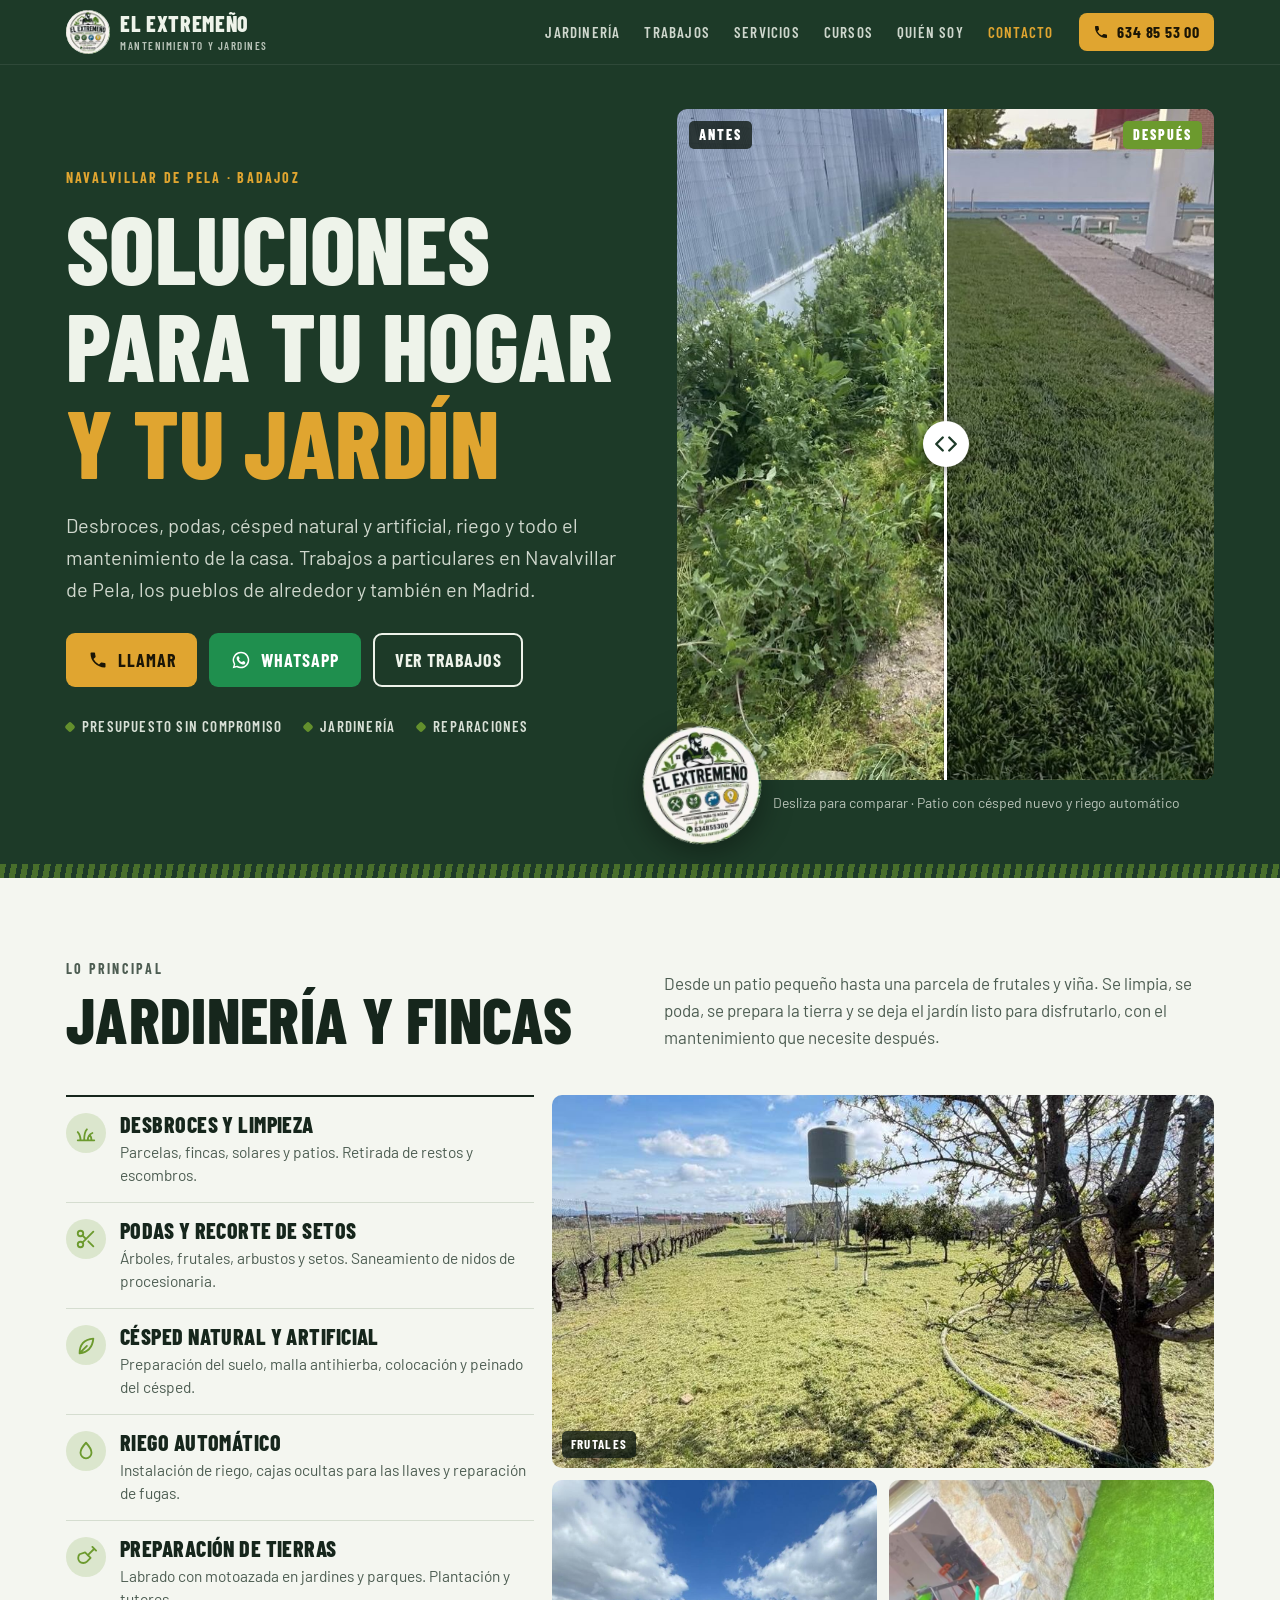
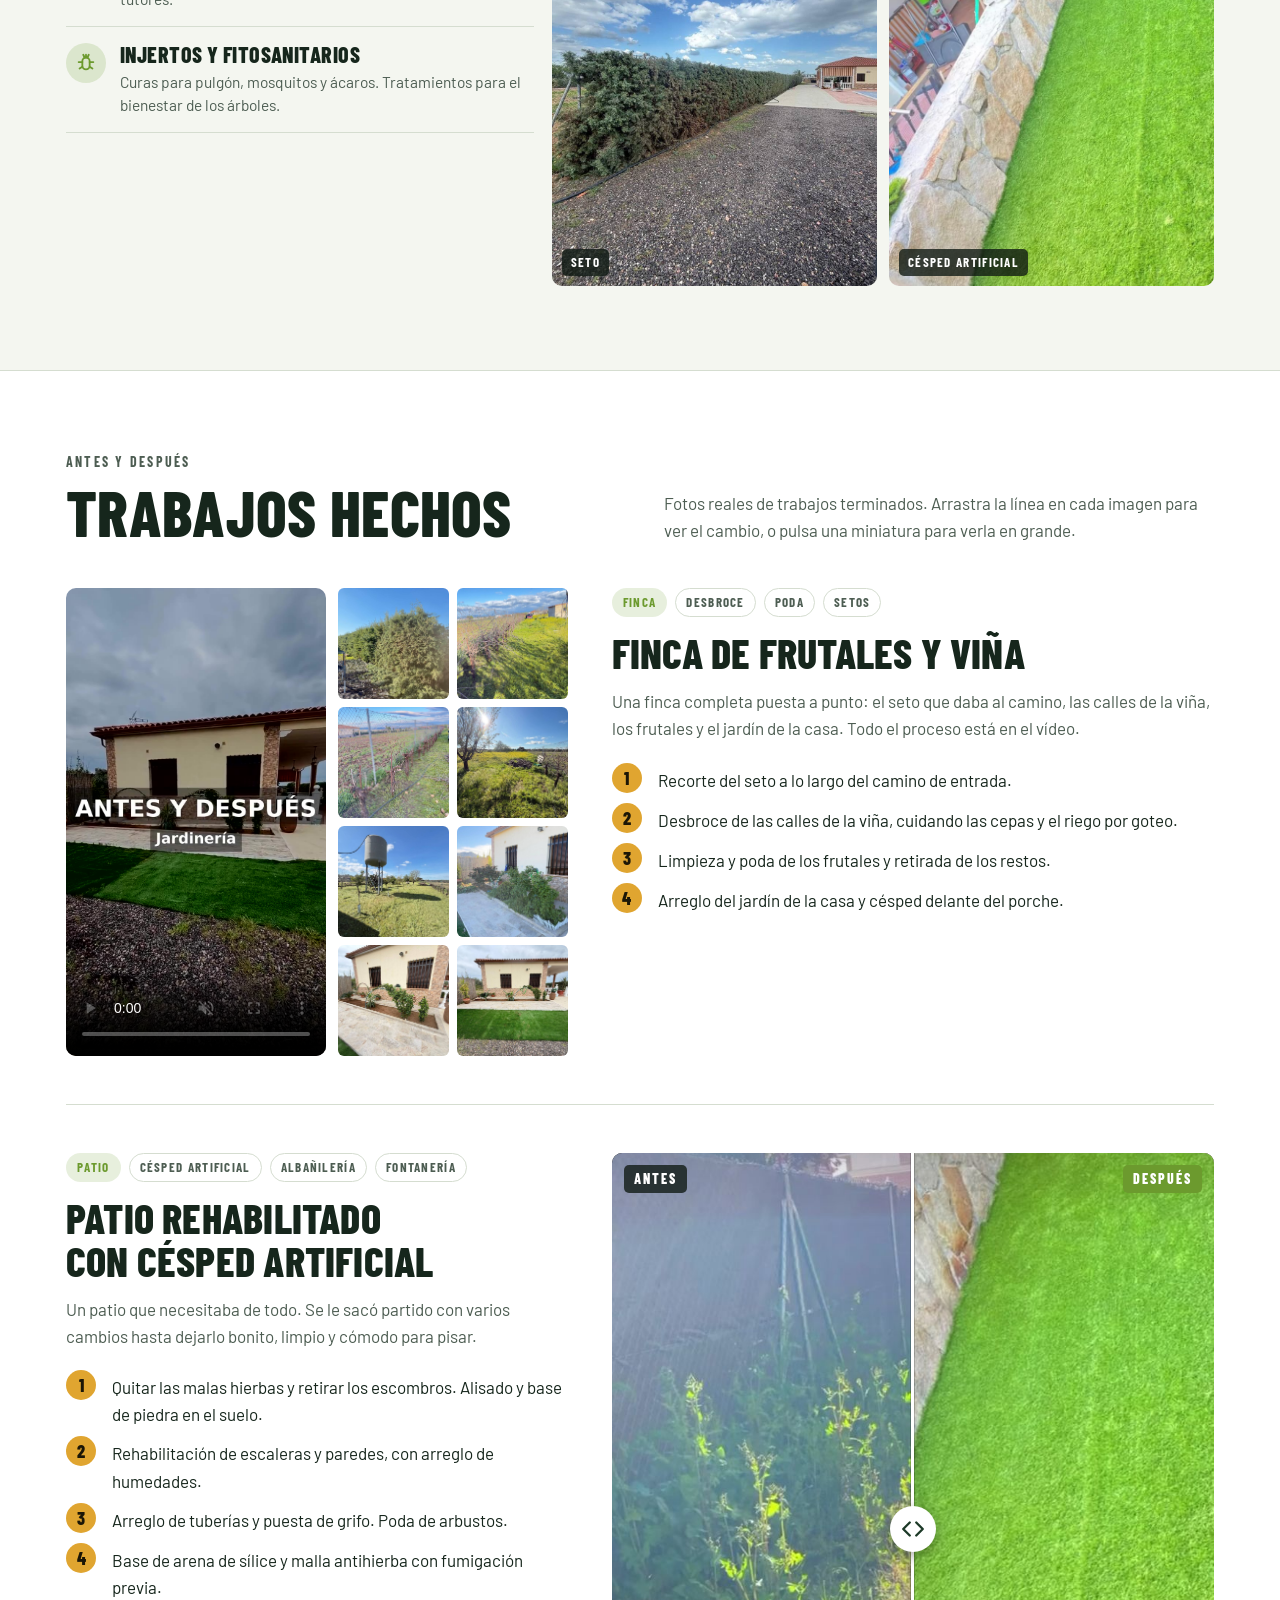
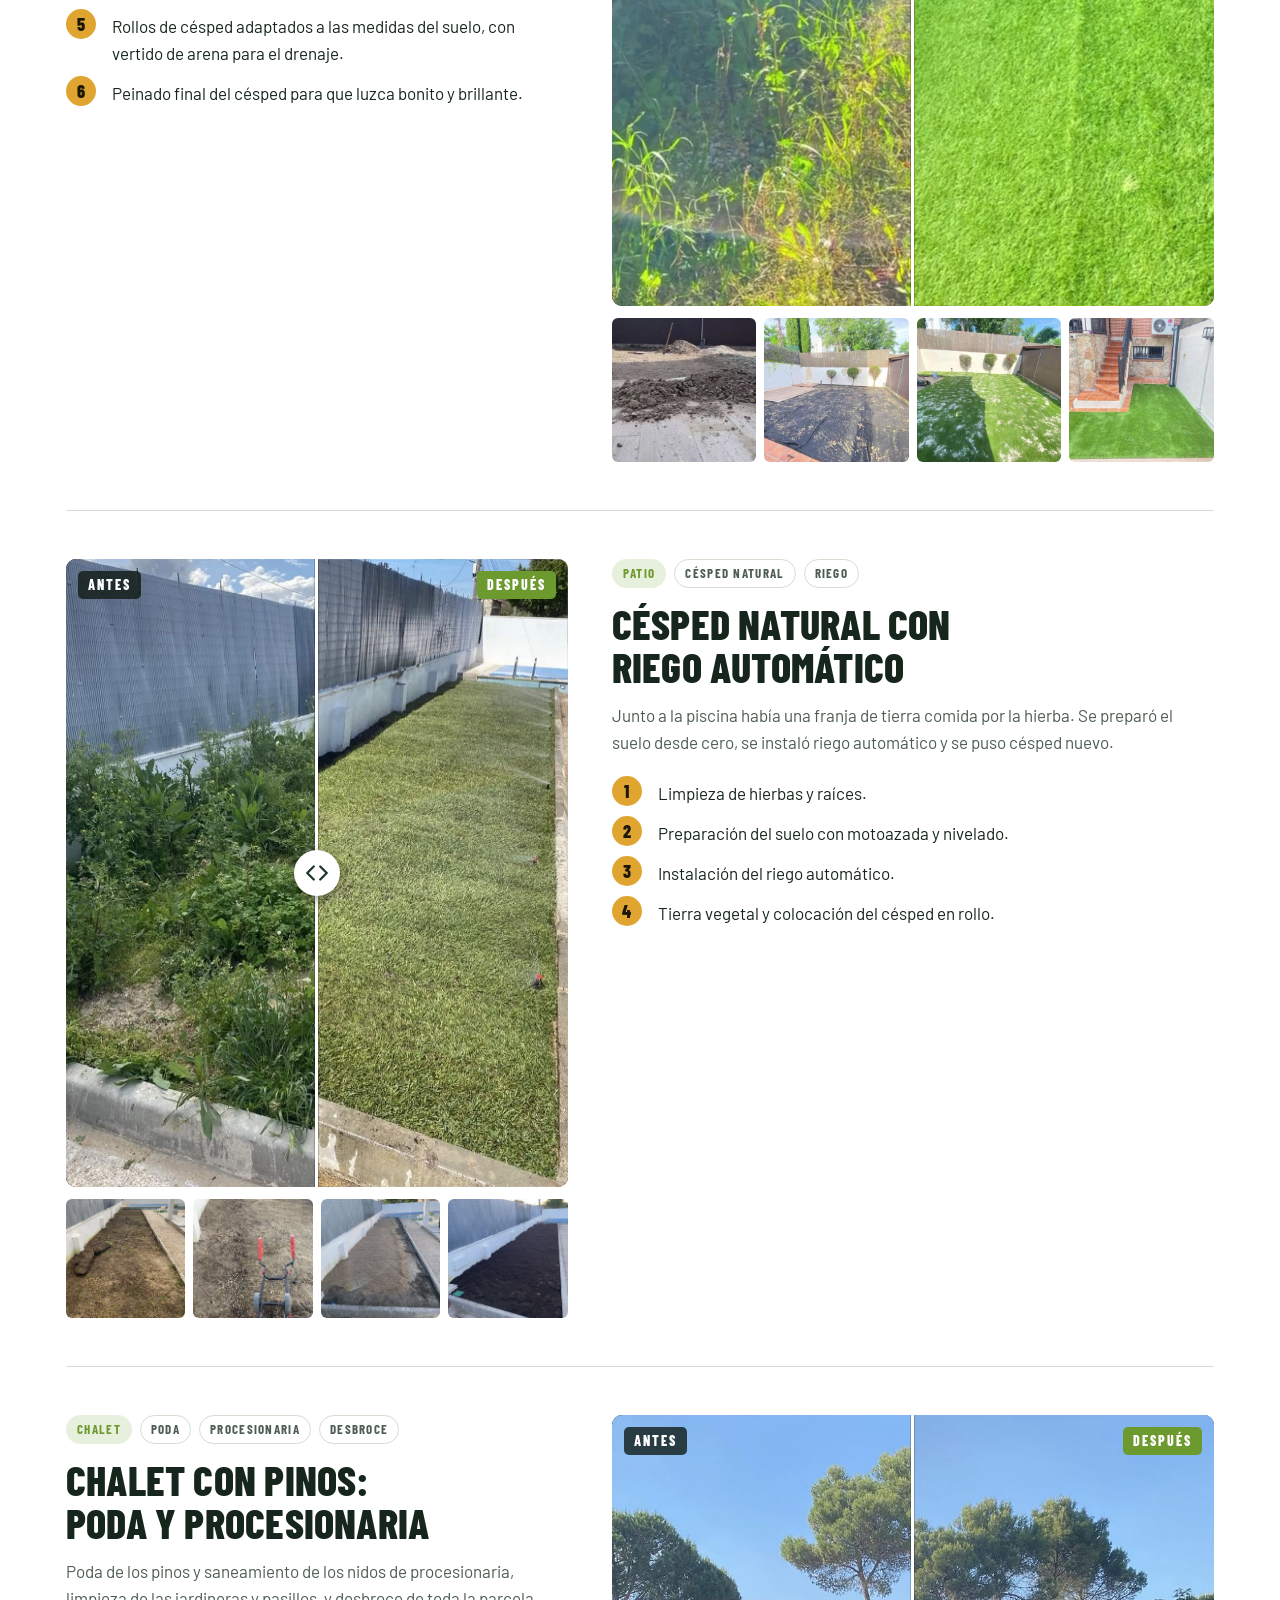
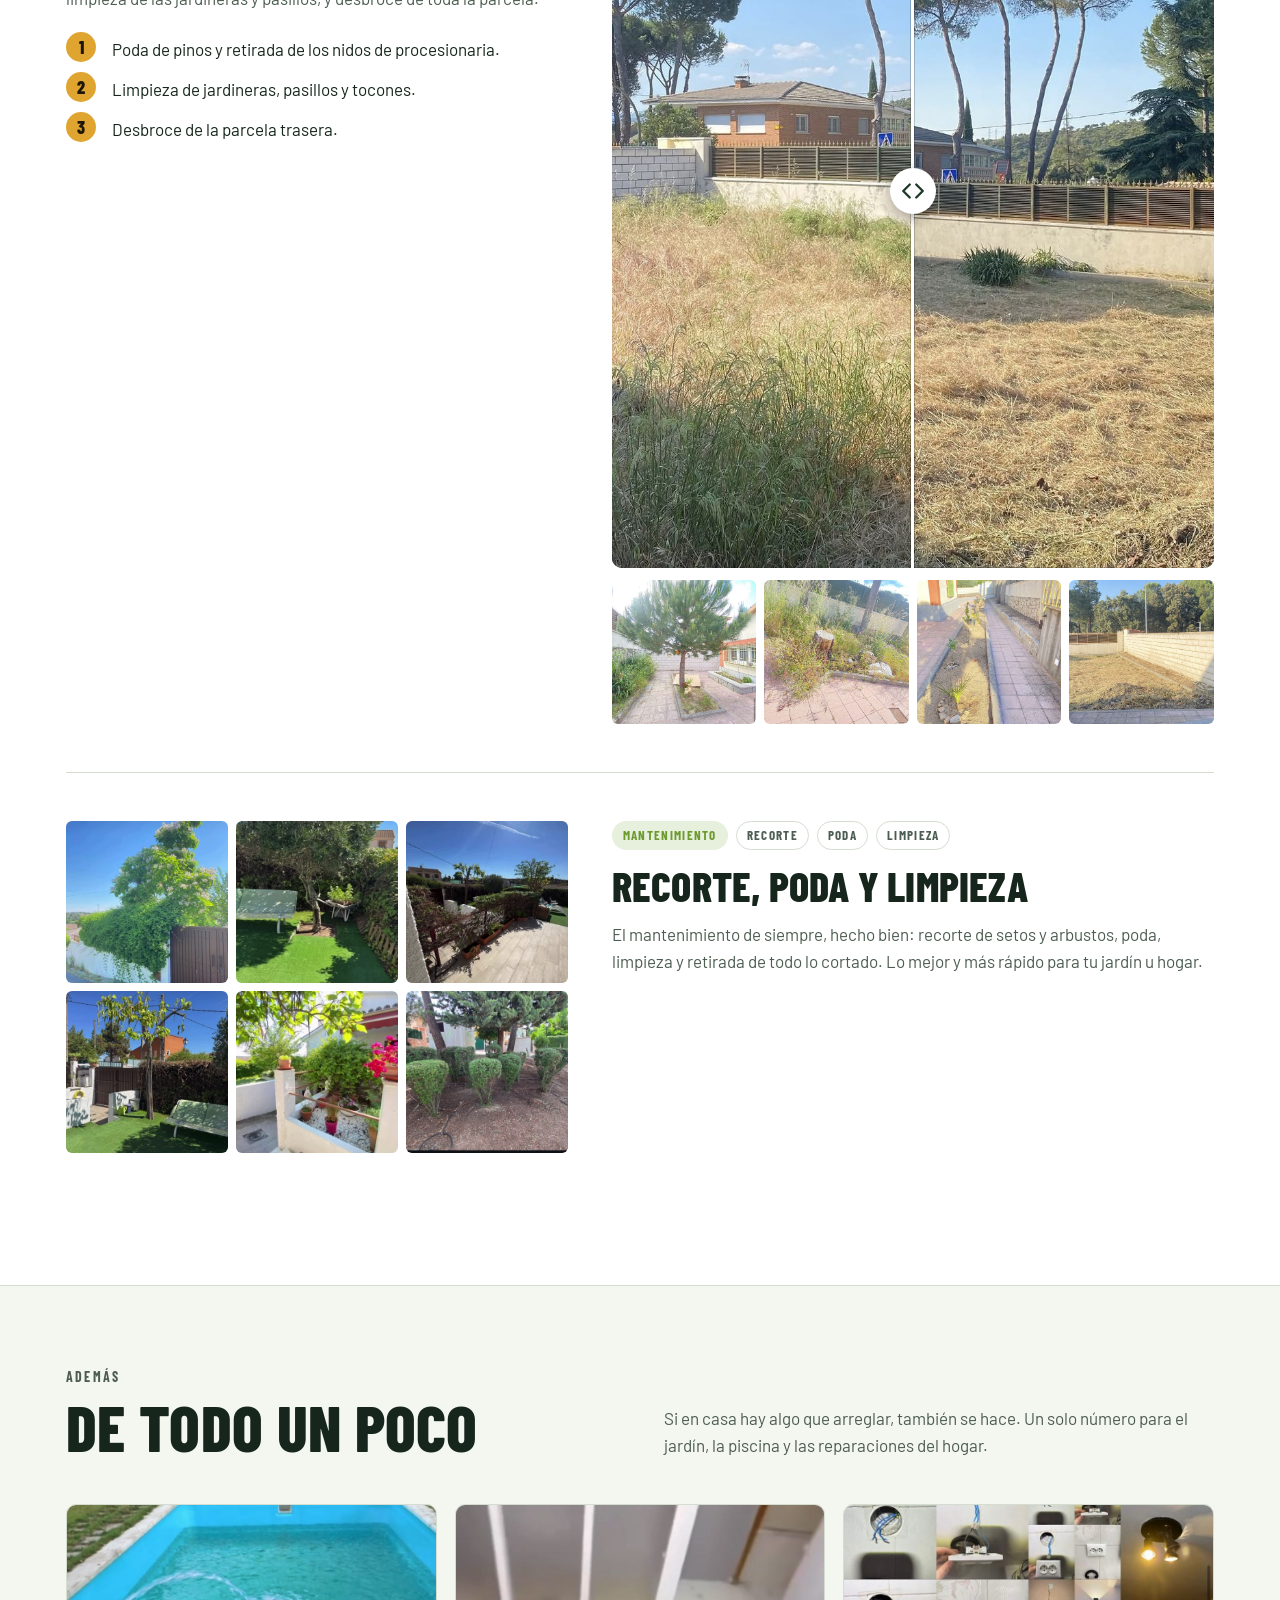
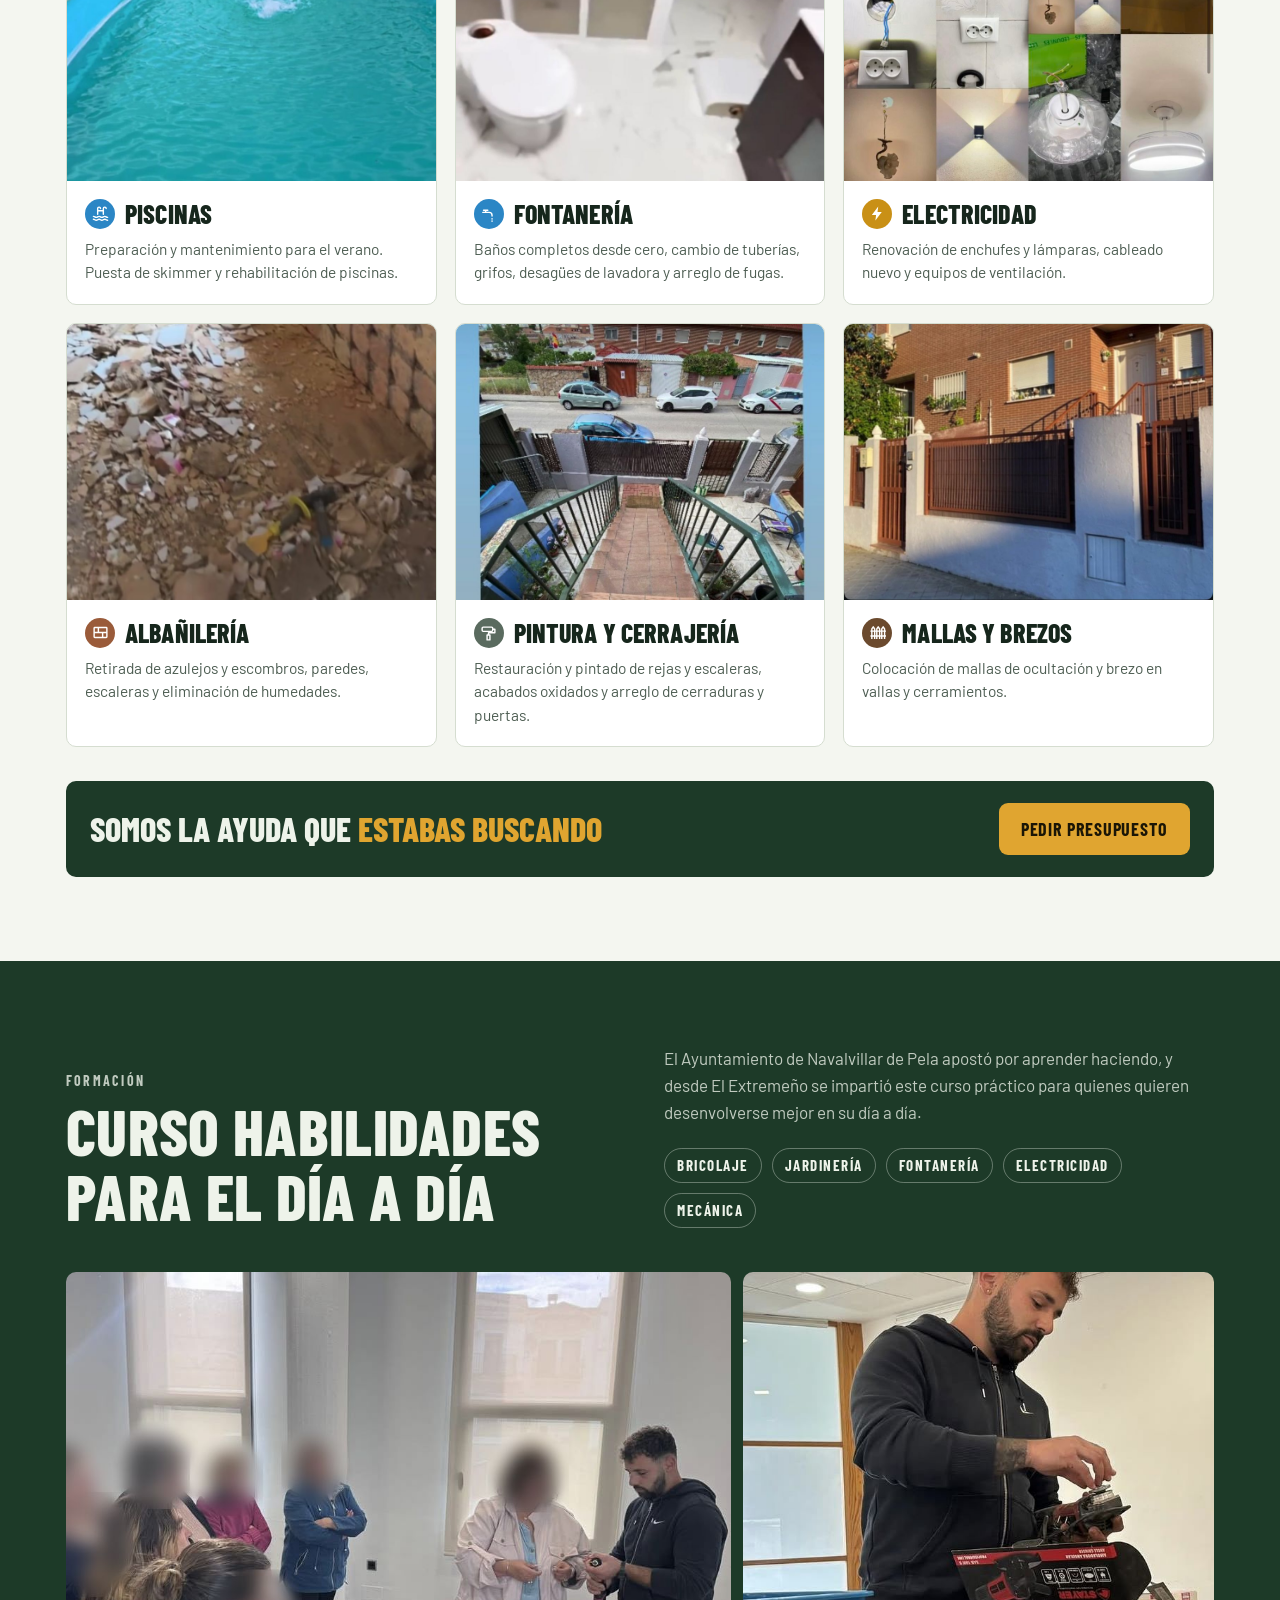
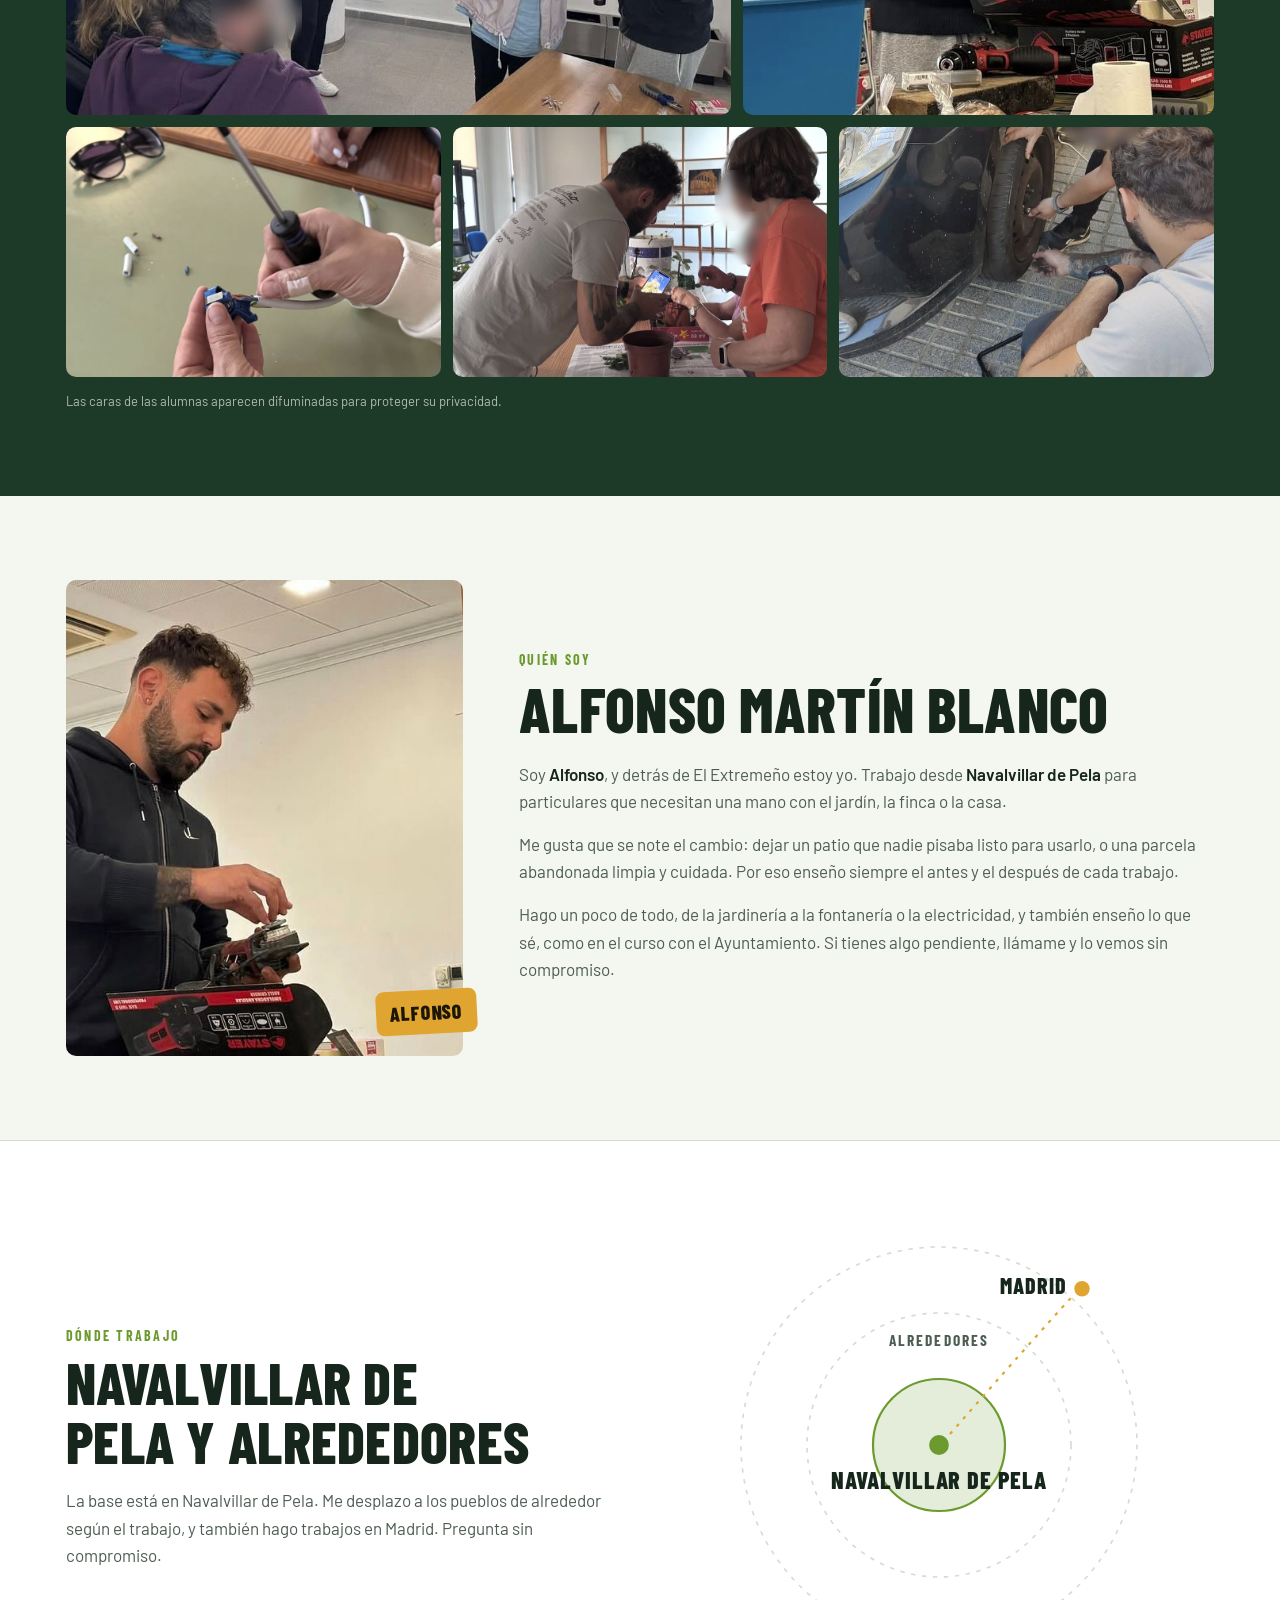
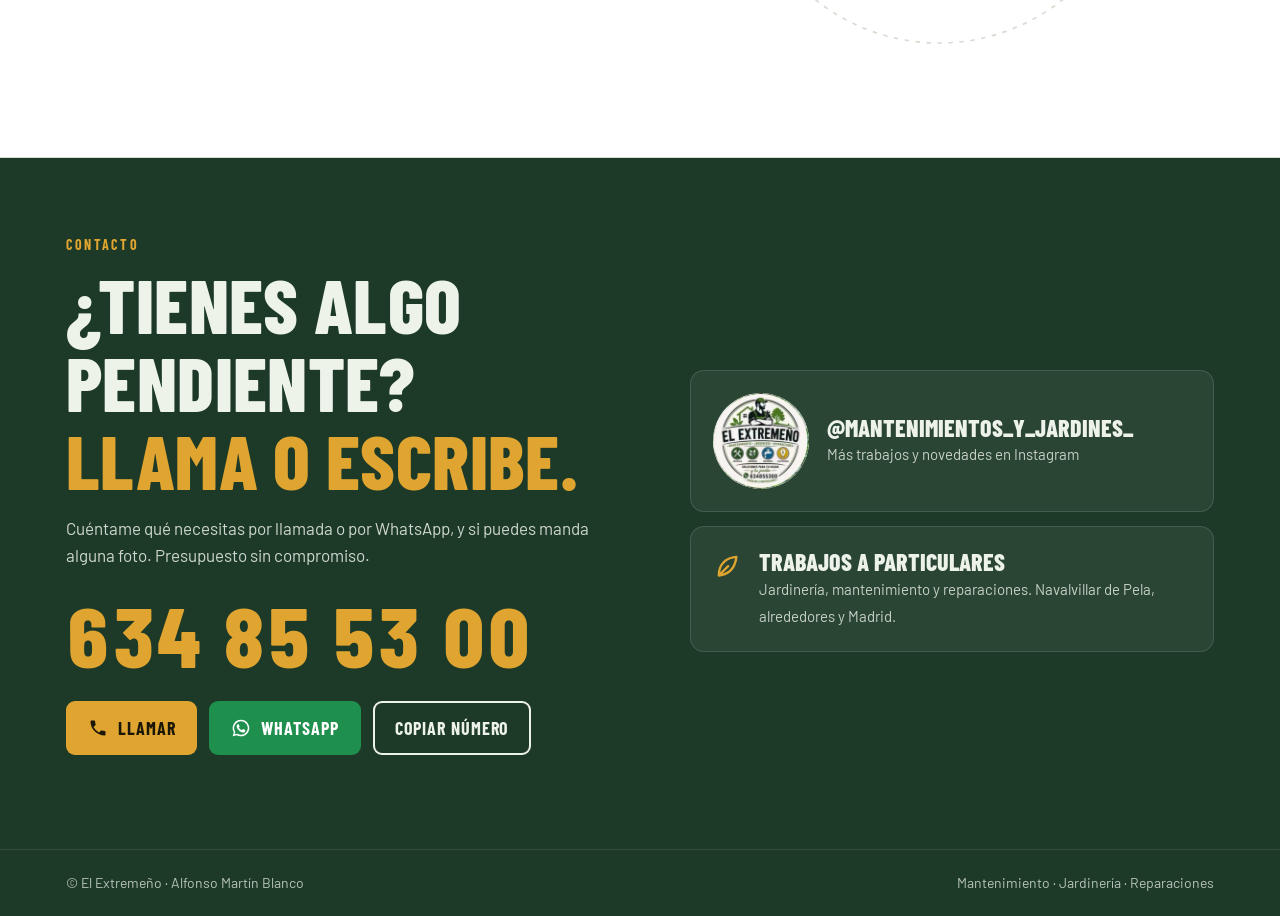
==== index.html @ e5d723f0 "Primera versión de la web de El Extremeño Web estática de presentación: jardinería, trabajos con ant" ====
<!doctype html>
<html lang="es">
<head>
  <meta charset="utf-8">
  <meta name="viewport" content="width=device-width, initial-scale=1, viewport-fit=cover">
  <title>El Extremeño · Mantenimiento y Jardines</title>
  <meta name="description" content="Jardinería, mantenimiento y reparaciones en Navalvillar de Pela y alrededores. Alfonso Martín Blanco · 634 85 53 00">
  <meta name="theme-color" content="#1d3a28">
  <link rel="canonical" href="https://el-extremeno.pages.dev/">

  <!-- Iconos -->
  <link rel="icon" type="image/png" sizes="32x32" href="img/favicon-32.png">
  <link rel="apple-touch-icon" href="img/apple-touch-icon.png">

  <!-- Vista previa al compartir (WhatsApp, redes) -->
  <meta property="og:type" content="website">
  <meta property="og:locale" content="es_ES">
  <meta property="og:title" content="El Extremeño · Mantenimiento y Jardines">
  <meta property="og:description" content="Jardinería, mantenimiento y reparaciones en Navalvillar de Pela y alrededores. Llama o escribe al 634 85 53 00.">
  <meta property="og:url" content="https://el-extremeno.pages.dev/">
  <meta property="og:image" content="https://el-extremeno.pages.dev/img/og.jpg">

  <!-- Fuentes y estilos -->
  <link rel="preconnect" href="https://fonts.googleapis.com">
  <link rel="preconnect" href="https://fonts.gstatic.com" crossorigin>
  <link rel="stylesheet" href="https://fonts.googleapis.com/css2?family=Barlow+Condensed:wght@600;700;800&family=Barlow:ital,wght@0,400;0,500;0,600;1,400&display=swap">
  <link rel="stylesheet" href="css/styles.css">

  <!-- Datos del negocio para Google -->
  <script type="application/ld+json">
    {
      "@context": "https://schema.org",
      "@type": "LocalBusiness",
      "name": "El Extremeño · Mantenimiento y Jardines",
      "founder": "Alfonso Martín Blanco",
      "telephone": "+34634855300",
      "image": "https://el-extremeno.pages.dev/img/og.jpg",
      "url": "https://el-extremeno.pages.dev/",
      "address": {
        "@type": "PostalAddress",
        "addressLocality": "Navalvillar de Pela",
        "addressRegion": "Badajoz",
        "addressCountry": "ES"
      },
      "areaServed": [
        "Navalvillar de Pela",
        "Madrid"
      ],
      "sameAs": [
        "https://www.instagram.com/mantenimientos_y_jardines_/"
      ]
    }
  </script>
</head>
<body>

<!-- Iconos SVG reutilizables (se usan con <use href="#id">) -->
<svg class="sprite" width="0" height="0" aria-hidden="true">
  <symbol id="i-phone" viewBox="0 0 24 24"><path fill="currentColor" d="M6.6 10.8a15.1 15.1 0 0 0 6.6 6.6l2.2-2.2c.3-.3.7-.4 1-.2 1.1.4 2.3.6 3.6.6.6 0 1 .4 1 1V20c0 .6-.4 1-1 1A17 17 0 0 1 3 4c0-.6.4-1 1-1h3.5c.6 0 1 .4 1 1 0 1.3.2 2.5.6 3.6.1.3 0 .7-.2 1z"/></symbol>
  <symbol id="i-wa" viewBox="0 0 24 24"><path fill="currentColor" d="M12 2a10 10 0 0 0-8.6 15.1L2 22l5-1.3A10 10 0 1 0 12 2zm0 18.2c-1.5 0-3-.4-4.3-1.2l-.3-.2-3 .8.8-2.9-.2-.3A8.2 8.2 0 1 1 12 20.2zm4.5-6.1c-.2-.1-1.5-.7-1.7-.8-.2-.1-.4-.1-.6.1l-.8 1c-.1.2-.3.2-.5.1a6.7 6.7 0 0 1-3.3-2.9c-.3-.4.2-.4.7-1.4.1-.2 0-.3 0-.4l-.8-1.8c-.2-.5-.4-.4-.6-.4h-.5c-.2 0-.4.1-.7.3-.2.3-.9.9-.9 2.2s.9 2.5 1 2.7c.1.2 1.8 2.8 4.4 3.9 1.6.7 2.3.8 3.1.6.5-.1 1.5-.6 1.7-1.2.2-.6.2-1.1.2-1.2-.1-.1-.3-.2-.5-.3z"/></symbol>
  <symbol id="i-ig" viewBox="0 0 24 24"><path fill="currentColor" d="M12 7.3A4.7 4.7 0 1 0 12 16.7 4.7 4.7 0 0 0 12 7.3zm0 7.7a3 3 0 1 1 0-6 3 3 0 0 1 0 6zm6-7.9a1.1 1.1 0 1 1-2.2 0 1.1 1.1 0 0 1 2.2 0zM21.9 8c-.1-1.6-.4-3-1.6-4.2S17.6 2.2 16 2.1C14.4 2 9.6 2 8 2.1 6.4 2.2 5 2.5 3.8 3.7S2.2 6.4 2.1 8C2 9.6 2 14.4 2.1 16c.1 1.6.4 3 1.6 4.2S6.4 21.8 8 21.9c1.6.1 6.4.1 8 0 1.6-.1 3-.4 4.2-1.6s1.5-2.6 1.6-4.2c.1-1.6.1-6.4 0-8zm-2.1 9.8a3.3 3.3 0 0 1-1.8 1.8c-1.3.5-4.3.4-6 .4s-4.7.1-6-.4a3.3 3.3 0 0 1-1.8-1.8c-.5-1.3-.4-4.3-.4-5.8s-.1-4.7.4-6A3.3 3.3 0 0 1 6 4.3c1.3-.5 4.3-.4 6-.4s4.7-.1 6 .4a3.3 3.3 0 0 1 1.8 1.8c.5 1.3.4 4.3.4 5.9s.1 4.6-.4 5.8z"/></symbol>
  <symbol id="i-arrows" viewBox="0 0 24 24"><path fill="none" stroke="currentColor" stroke-width="2.2" stroke-linecap="round" stroke-linejoin="round" d="M9 6l-6 6 6 6M15 6l6 6-6 6"/></symbol>
  <symbol id="i-leaf" viewBox="0 0 24 24"><path fill="none" stroke="currentColor" stroke-width="2" stroke-linecap="round" stroke-linejoin="round" d="M5 21c0-9 5-15 15-16-1 10-7 15-15 16zM5 21l8-8"/></symbol>
  <symbol id="i-scissor" viewBox="0 0 24 24"><g fill="none" stroke="currentColor" stroke-width="2" stroke-linecap="round"><circle cx="6" cy="6" r="3"/><circle cx="6" cy="18" r="3"/><path d="M20 4 8.1 15.9M14.5 14.5 20 20M8.1 8.1 12 12"/></g></symbol>
  <symbol id="i-drop" viewBox="0 0 24 24"><path fill="none" stroke="currentColor" stroke-width="2" stroke-linejoin="round" d="M12 3s6 6.4 6 11a6 6 0 0 1-12 0c0-4.6 6-11 6-11z"/></symbol>
  <symbol id="i-grass" viewBox="0 0 24 24"><path fill="none" stroke="currentColor" stroke-width="2" stroke-linecap="round" d="M3 20h18M6 20c0-5-2-8-3-9M10 20c0-6 1-10 3-12M14 20c0-4 2-7 5-8M18 20c0-3-1-5-2-6"/></symbol>
  <symbol id="i-bug" viewBox="0 0 24 24"><g fill="none" stroke="currentColor" stroke-width="2" stroke-linecap="round"><rect x="8" y="6" width="8" height="13" rx="4"/><path d="M12 6V3M8 11H4M20 11h-4M8 16l-3 2M16 16l3 2M9 3l1.5 3M15 3l-1.5 3"/></g></symbol>
  <symbol id="i-shovel" viewBox="0 0 24 24"><g fill="none" stroke="currentColor" stroke-width="2" stroke-linecap="round" stroke-linejoin="round"><path d="M14 10 21 3M19 1l4 4"/><path d="M11 7l6 6-4 4c-2 2-6 2-8 0s-2-6 0-8z"/></g></symbol>
  <symbol id="i-pool" viewBox="0 0 24 24"><path fill="none" stroke="currentColor" stroke-width="2" stroke-linecap="round" d="M2 16c2 0 2 1.5 4 1.5S8 16 10 16s2 1.5 4 1.5 2-1.5 4-1.5 2 1.5 4 1.5M2 20c2 0 2 1.5 4 1.5S8 20 10 20s2 1.5 4 1.5 2-1.5 4-1.5 2 1.5 4 1.5M8 13V5a2 2 0 0 1 4 0M16 13V5a2 2 0 0 1 4 0M8 8h8"/></symbol>
  <symbol id="i-tap" viewBox="0 0 24 24"><path fill="none" stroke="currentColor" stroke-width="2" stroke-linecap="round" stroke-linejoin="round" d="M4 9h9a4 4 0 0 1 4 4v1M8 9V6M5 6h6M17 18v.5M17 21v.5"/></symbol>
  <symbol id="i-bolt" viewBox="0 0 24 24"><path fill="currentColor" d="M13 2 4 14h6l-1 8 9-12h-6z"/></symbol>
  <symbol id="i-brick" viewBox="0 0 24 24"><g fill="none" stroke="currentColor" stroke-width="2"><rect x="3" y="5" width="18" height="14" rx="1"/><path d="M3 12h18M9 5v7M15 12v7"/></g></symbol>
  <symbol id="i-roller" viewBox="0 0 24 24"><g fill="none" stroke="currentColor" stroke-width="2" stroke-linejoin="round"><rect x="3" y="3" width="15" height="6" rx="1.5"/><path d="M18 6h3v5h-9v3M10 14h4v7h-4z"/></g></symbol>
  <symbol id="i-fence" viewBox="0 0 24 24"><g fill="none" stroke="currentColor" stroke-width="2" stroke-linejoin="round"><path d="M4 21V7l2-3 2 3v14M11 21V7l2-3 2 3v14M18 21V7l2-3 2 3v14"/><path d="M2 10h22M2 17h22"/></g></symbol>
</svg>

<header class="top">
  <div class="wrap">
    <a class="brand" href="#inicio" aria-label="El Extremeño, inicio">
      <img src="img/logo.png" alt="" width="44" height="44">
      <span><b>El Extremeño</b><small>Mantenimiento y jardines</small></span>
    </a>
    <nav class="nav" id="nav" aria-label="Secciones">
      <a href="#jardineria">Jardinería</a>
      <a href="#trabajos">Trabajos</a>
      <a href="#servicios">Servicios</a>
      <a href="#cursos">Cursos</a>
      <a href="#quien">Quién soy</a>
      <a href="#contacto">Contacto</a>
    </nav>
    <a class="callbtn" href="tel:+34634855300"><svg aria-hidden="true"><use href="#i-phone"/></svg><span>634 85 53 00</span></a>
    <button class="menu-btn" type="button" id="menu-btn" aria-expanded="false" aria-controls="nav" aria-label="Abrir menú"><svg class="h" viewBox="0 0 24 24" aria-hidden="true"><path fill="none" stroke="currentColor" stroke-width="2.2" stroke-linecap="round" d="M4 7h16M4 12h16M4 17h16"/></svg><svg class="x" viewBox="0 0 24 24" aria-hidden="true"><path fill="none" stroke="currentColor" stroke-width="2.2" stroke-linecap="round" d="M6 6l12 12M18 6 6 18"/></svg></button>
  </div>
</header>

<main id="inicio">
  <section class="hero">
    <div class="wrap">
      <div>
        <p class="eyebrow eyebrow-sun">Navalvillar de Pela · Badajoz</p>
        <h1>Soluciones para tu hogar <em>y tu jardín</em></h1>
        <p class="lead">Desbroces, podas, césped natural y artificial, riego y todo el mantenimiento de la casa. Trabajos a particulares en Navalvillar de Pela, los pueblos de alrededor y también en Madrid.</p>
        <div class="ctas">
          <a class="btn btn-sun" href="tel:+34634855300"><svg aria-hidden="true"><use href="#i-phone"/></svg>Llamar</a>
          <a class="btn btn-wa" href="https://wa.me/34634855300" target="_blank" rel="noopener"><svg aria-hidden="true"><use href="#i-wa"/></svg>WhatsApp</a>
          <a class="btn btn-ghost" href="#trabajos">Ver trabajos</a>
        </div>
        <ul class="facts">
          <li>Presupuesto sin compromiso</li>
          <li>Jardinería</li>
          <li>Reparaciones</li>
        </ul>
      </div>
      <figure class="hero-media">
        <div class="ba" data-ba>
          <img src="img/patio-01.jpg" alt="Patio lleno de malas hierbas antes del trabajo">
          <img class="after" src="img/patio-10.jpg" alt="El mismo patio con césped nuevo">
          <span class="tag l">Antes</span><span class="tag r">Después</span>
          <span class="bar"></span><span class="knob"><svg aria-hidden="true"><use href="#i-arrows"/></svg></span>
          <input type="range" min="0" max="100" value="50" aria-label="Comparar antes y después del patio" id="ba-hero">
        </div>
        <img class="seal" src="img/logo.png" alt="Sello de El Extremeño">
        <figcaption>Desliza para comparar · Patio con césped nuevo y riego automático</figcaption>
      </figure>
    </div>
  </section>

  <!-- ===================== JARDINERÍA ===================== -->
  <section id="jardineria">
    <div class="wrap">
      <div class="sec-head">
        <div>
          <p class="eyebrow">Lo principal</p>
          <h2>Jardinería y fincas</h2>
        </div>
        <p>Desde un patio pequeño hasta una parcela de frutales y viña. Se limpia, se poda, se prepara la tierra y se deja el jardín listo para disfrutarlo, con el mantenimiento que necesite después.</p>
      </div>
      <div class="garden">
        <ul class="svc-list">
          <li><span class="ic"><svg><use href="#i-grass"/></svg></span><h3>Desbroces y limpieza</h3><p>Parcelas, fincas, solares y patios. Retirada de restos y escombros.</p></li>
          <li><span class="ic"><svg><use href="#i-scissor"/></svg></span><h3>Podas y recorte de setos</h3><p>Árboles, frutales, arbustos y setos. Saneamiento de nidos de procesionaria.</p></li>
          <li><span class="ic"><svg><use href="#i-leaf"/></svg></span><h3>Césped natural y artificial</h3><p>Preparación del suelo, malla antihierba, colocación y peinado del césped.</p></li>
          <li><span class="ic"><svg><use href="#i-drop"/></svg></span><h3>Riego automático</h3><p>Instalación de riego, cajas ocultas para las llaves y reparación de fugas.</p></li>
          <li><span class="ic"><svg><use href="#i-shovel"/></svg></span><h3>Preparación de tierras</h3><p>Labrado con motoazada en jardines y parques. Plantación y tutores.</p></li>
          <li><span class="ic"><svg><use href="#i-bug"/></svg></span><h3>Injertos y fitosanitarios</h3><p>Curas para pulgón, mosquitos y ácaros. Tratamientos para el bienestar de los árboles.</p></li>
        </ul>
        <div class="garden-photos">
          <figure><img src="img/finca-frutales-despues.jpg" alt="Finca de frutales con la hierba recién desbrozada" loading="lazy"><figcaption>Frutales</figcaption></figure>
          <figure><img src="img/finca-seto-despues.jpg" alt="Seto largo recién recortado junto al camino" loading="lazy"><figcaption>Seto</figcaption></figure>
          <figure><img src="img/art-d2.jpg" alt="Pasillo con césped artificial nuevo" loading="lazy"><figcaption>Césped artificial</figcaption></figure>
        </div>
      </div>
    </div>
  </section>

  <!-- ===================== TRABAJOS ===================== -->
  <section id="trabajos" class="works">
    <div class="wrap">
      <div class="sec-head">
        <div>
          <p class="eyebrow">Antes y después</p>
          <h2>Trabajos hechos</h2>
        </div>
        <p>Fotos reales de trabajos terminados. Arrastra la línea en cada imagen para ver el cambio, o pulsa una miniatura para verla en grande.</p>
      </div>

      <article class="work">
        <div class="work-media">
          <div class="reel">
            <video src="video/reel.mp4" poster="img/reel-poster.jpg" muted loop playsinline controls preload="none" aria-label="Vídeo del antes y después de la finca"></video>
            <div class="thumbs" data-gallery="Finca de frutales y viña">
              <button><img src="img/finca-seto-antes.jpg" alt="Seto sin recortar" loading="lazy"></button>
              <button><img src="img/finca-vinas-antes.jpg" alt="Viña con hierba alta" loading="lazy"></button>
              <button><img src="img/finca-vinas-despues.jpg" alt="Viña desbrozada" loading="lazy"></button>
              <button><img src="img/finca-frutales-antes.jpg" alt="Frutales con hierba alta" loading="lazy"></button>
              <button><img src="img/finca-deposito.jpg" alt="Finca limpia junto al depósito de agua" loading="lazy"></button>
              <button><img src="img/finca-casa-antes.jpg" alt="Jardín de la casa antes" loading="lazy"></button>
              <button><img src="img/finca-casa-despues.jpg" alt="Jardín de la casa después" loading="lazy"></button>
              <button><img src="img/finca-casa-cesped.jpg" alt="Césped delante de la casa" loading="lazy"></button>
            </div>
          </div>
        </div>
        <div class="work-body">
          <div class="meta"><span class="chip g">Finca</span><span class="chip">Desbroce</span><span class="chip">Poda</span><span class="chip">Setos</span></div>
          <h3>Finca de frutales y viña</h3>
          <p class="intro">Una finca completa puesta a punto: el seto que daba al camino, las calles de la viña, los frutales y el jardín de la casa. Todo el proceso está en el vídeo.</p>
          <ol class="steps">
            <li>Recorte del seto a lo largo del camino de entrada.</li>
            <li>Desbroce de las calles de la viña, cuidando las cepas y el riego por goteo.</li>
            <li>Limpieza y poda de los frutales y retirada de los restos.</li>
            <li>Arreglo del jardín de la casa y césped delante del porche.</li>
          </ol>
        </div>
      </article>

      <article class="work">
        <div class="work-media">
          <div class="ba" data-ba>
            <img src="img/art-antes.jpg" alt="Pasillo lateral lleno de hierba seca" loading="lazy">
            <img class="after" src="img/art-d2.jpg" alt="El pasillo con césped artificial" loading="lazy">
            <span class="tag l">Antes</span><span class="tag r">Después</span>
            <span class="bar"></span><span class="knob"><svg aria-hidden="true"><use href="#i-arrows"/></svg></span>
            <input type="range" min="0" max="100" value="50" aria-label="Comparar antes y después del patio con césped artificial" id="ba-art">
          </div>
          <div class="thumbs" data-gallery="Patio con césped artificial">
            <button><img src="img/art-obra1.jpg" alt="Retirada de escombros y tierra" loading="lazy"></button>
            <button><img src="img/art-d1.jpg" alt="Malla antihierba colocada en el patio" loading="lazy"></button>
            <button><img src="img/art-d4.jpg" alt="Arena de sílice sobre el césped" loading="lazy"></button>
            <button><img src="img/art-d3.jpg" alt="Patio terminado con césped artificial" loading="lazy"></button>
          </div>
        </div>
        <div class="work-body">
          <div class="meta"><span class="chip g">Patio</span><span class="chip">Césped artificial</span><span class="chip">Albañilería</span><span class="chip">Fontanería</span></div>
          <h3>Patio rehabilitado con césped artificial</h3>
          <p class="intro">Un patio que necesitaba de todo. Se le sacó partido con varios cambios hasta dejarlo bonito, limpio y cómodo para pisar.</p>
          <ol class="steps">
            <li>Quitar las malas hierbas y retirar los escombros. Alisado y base de piedra en el suelo.</li>
            <li>Rehabilitación de escaleras y paredes, con arreglo de humedades.</li>
            <li>Arreglo de tuberías y puesta de grifo. Poda de arbustos.</li>
            <li>Base de arena de sílice y malla antihierba con fumigación previa.</li>
            <li>Rollos de césped adaptados a las medidas del suelo, con vertido de arena para el drenaje.</li>
            <li>Peinado final del césped para que luzca bonito y brillante.</li>
          </ol>
        </div>
      </article>

      <article class="work">
        <div class="work-media">
          <div class="ba" data-ba>
            <img src="img/patio-02.jpg" alt="Patio con hierbas altas junto a la piscina" loading="lazy">
            <img class="after" src="img/patio-08.jpg" alt="Patio con césped natural recién puesto" loading="lazy">
            <span class="tag l">Antes</span><span class="tag r">Después</span>
            <span class="bar"></span><span class="knob"><svg aria-hidden="true"><use href="#i-arrows"/></svg></span>
            <input type="range" min="0" max="100" value="50" aria-label="Comparar antes y después del patio con césped natural" id="ba-nat">
          </div>
          <div class="thumbs" data-gallery="Césped natural con riego automático">
            <button><img src="img/patio-03.jpg" alt="Tierra limpia tras retirar las hierbas" loading="lazy"></button>
            <button><img src="img/patio-04.jpg" alt="Motoazada preparando el suelo" loading="lazy"></button>
            <button><img src="img/patio-06.jpg" alt="Tubería de riego automático instalada" loading="lazy"></button>
            <button><img src="img/patio-07.jpg" alt="Tierra vegetal extendida" loading="lazy"></button>
          </div>
        </div>
        <div class="work-body">
          <div class="meta"><span class="chip g">Patio</span><span class="chip">Césped natural</span><span class="chip">Riego</span></div>
          <h3>Césped natural con riego automático</h3>
          <p class="intro">Junto a la piscina había una franja de tierra comida por la hierba. Se preparó el suelo desde cero, se instaló riego automático y se puso césped nuevo.</p>
          <ol class="steps">
            <li>Limpieza de hierbas y raíces.</li>
            <li>Preparación del suelo con motoazada y nivelado.</li>
            <li>Instalación del riego automático.</li>
            <li>Tierra vegetal y colocación del césped en rollo.</li>
          </ol>
        </div>
      </article>

      <article class="work">
        <div class="work-media">
          <div class="ba" data-ba>
            <img src="img/chalet-12.jpg" alt="Parcela con hierba alta bajo los pinos" loading="lazy">
            <img class="after" src="img/chalet-13.jpg" alt="La misma parcela desbrozada" loading="lazy">
            <span class="tag l">Antes</span><span class="tag r">Después</span>
            <span class="bar"></span><span class="knob"><svg aria-hidden="true"><use href="#i-arrows"/></svg></span>
            <input type="range" min="0" max="100" value="50" aria-label="Comparar antes y después del desbroce de la parcela" id="ba-pinos">
          </div>
          <div class="thumbs" data-gallery="Chalet con pinos">
            <button><img src="img/chalet-01.jpg" alt="Pino podado en el patio" loading="lazy"></button>
            <button><img src="img/chalet-05.jpg" alt="Jardinera con hierba antes de limpiar" loading="lazy"></button>
            <button><img src="img/chalet-07.jpg" alt="Pasillo lateral limpio y plantado" loading="lazy"></button>
            <button><img src="img/chalet-14.jpg" alt="Parcela terminada" loading="lazy"></button>
          </div>
        </div>
        <div class="work-body">
          <div class="meta"><span class="chip g">Chalet</span><span class="chip">Poda</span><span class="chip">Procesionaria</span><span class="chip">Desbroce</span></div>
          <h3>Chalet con pinos: poda y procesionaria</h3>
          <p class="intro">Poda de los pinos y saneamiento de los nidos de procesionaria, limpieza de las jardineras y pasillos, y desbroce de toda la parcela.</p>
          <ol class="steps">
            <li>Poda de pinos y retirada de los nidos de procesionaria.</li>
            <li>Limpieza de jardineras, pasillos y tocones.</li>
            <li>Desbroce de la parcela trasera.</li>
          </ol>
        </div>
      </article>

      <article class="work">
        <div class="work-media">
          <div class="thumbs thumbs-3" data-gallery="Recorte, poda y limpieza">
            <button><img src="img/rec1.jpg" alt="Jardín con césped y banco tras la limpieza" loading="lazy"></button>
            <button><img src="img/rec2.jpg" alt="Jardín recortado con zona de descanso" loading="lazy"></button>
            <button><img src="img/rec5.jpg" alt="Seto y árbol recortados junto a la puerta" loading="lazy"></button>
            <button><img src="img/rec3.jpg" alt="Patio con flores y plantas" loading="lazy"></button>
            <button><img src="img/rec4.jpg" alt="Terraza con vistas tras la poda" loading="lazy"></button>
            <button><img src="img/s-recorte.jpg" alt="Arbustos recortados en bola" loading="lazy"></button>
          </div>
        </div>
        <div class="work-body">
          <div class="meta"><span class="chip g">Mantenimiento</span><span class="chip">Recorte</span><span class="chip">Poda</span><span class="chip">Limpieza</span></div>
          <h3>Recorte, poda y limpieza</h3>
          <p class="intro">El mantenimiento de siempre, hecho bien: recorte de setos y arbustos, poda, limpieza y retirada de todo lo cortado. Lo mejor y más rápido para tu jardín u hogar.</p>
        </div>
      </article>
    </div>
  </section>

  <!-- ===================== OTROS SERVICIOS ===================== -->
  <section id="servicios">
    <div class="wrap">
      <div class="sec-head">
        <div>
          <p class="eyebrow">Además</p>
          <h2>De todo un poco</h2>
        </div>
        <p>Si en casa hay algo que arreglar, también se hace. Un solo número para el jardín, la piscina y las reparaciones del hogar.</p>
      </div>
      <div class="trades">
        <article class="trade"><div class="ph"><img src="img/s-piscina.jpg" alt="Piscina limpia y llenándose" loading="lazy"></div><div class="tx"><h3><i class="ic-water"><svg><use href="#i-pool"/></svg></i>Piscinas</h3><p>Preparación y mantenimiento para el verano. Puesta de skimmer y rehabilitación de piscinas.</p></div></article>
        <article class="trade"><div class="ph"><img src="img/s-bano.jpg" alt="Baño reformado con inodoro nuevo" loading="lazy"></div><div class="tx"><h3><i class="ic-water"><svg><use href="#i-tap"/></svg></i>Fontanería</h3><p>Baños completos desde cero, cambio de tuberías, grifos, desagües de lavadora y arreglo de fugas.</p></div></article>
        <article class="trade"><div class="ph"><img src="img/elec-collage.jpg" alt="Enchufes y lámparas instalados" loading="lazy"></div><div class="tx"><h3><i class="ic-power"><svg><use href="#i-bolt"/></svg></i>Electricidad</h3><p>Renovación de enchufes y lámparas, cableado nuevo y equipos de ventilación.</p></div></article>
        <article class="trade"><div class="ph"><img src="img/s-azulejos.jpg" alt="Pared con azulejos retirados" loading="lazy"></div><div class="tx"><h3><i class="ic-brick"><svg><use href="#i-brick"/></svg></i>Albañilería</h3><p>Retirada de azulejos y escombros, paredes, escaleras y eliminación de humedades.</p></div></article>
        <article class="trade"><div class="ph"><img src="img/s-pintura.jpg" alt="Escalera metálica restaurada y pintada" loading="lazy"></div><div class="tx"><h3><i class="ic-paint"><svg><use href="#i-roller"/></svg></i>Pintura y cerrajería</h3><p>Restauración y pintado de rejas y escaleras, acabados oxidados y arreglo de cerraduras y puertas.</p></div></article>
        <article class="trade"><div class="ph"><img src="img/s-mallas.jpg" alt="Valla con malla de brezo colocada" loading="lazy"></div><div class="tx"><h3><i class="ic-fence"><svg><use href="#i-fence"/></svg></i>Mallas y brezos</h3><p>Colocación de mallas de ocultación y brezo en vallas y cerramientos.</p></div></article>
      </div>
      <div class="motto">
        <p>Somos la ayuda que <span>estabas buscando</span></p>
        <a class="btn btn-sun" href="#contacto">Pedir presupuesto</a>
      </div>
    </div>
  </section>

  <!-- ===================== CURSOS ===================== -->
  <section id="cursos" class="courses">
    <div class="wrap">
      <div class="sec-head">
        <div>
          <p class="eyebrow">Formación</p>
          <h2>Curso Habilidades para el día a día</h2>
        </div>
        <div>
          <p>El Ayuntamiento de Navalvillar de Pela apostó por aprender haciendo, y desde El Extremeño se impartió este curso práctico para quienes quieren desenvolverse mejor en su día a día.</p>
          <div class="modules"><span>Bricolaje</span><span>Jardinería</span><span>Fontanería</span><span>Electricidad</span><span>Mecánica</span></div>
        </div>
      </div>
      <div class="c-grid" data-gallery="Curso Habilidades para el día a día">
        <figure class="a"><img src="img/curso-grupo.jpg" alt="Alfonso explicando una instalación al grupo" loading="lazy"></figure>
        <figure class="b"><img src="img/curso-herramientas.jpg" alt="Alfonso preparando las herramientas del curso" loading="lazy"></figure>
        <figure class="c"><img src="img/curso-manos.jpg" alt="Práctica de electricidad con destornillador" loading="lazy"></figure>
        <figure class="c"><img src="img/curso-plantas.jpg" alt="Clase de jardinería con plantas" loading="lazy"></figure>
        <figure class="c"><img src="img/curso-mecanica.jpg" alt="Práctica de mecánica cambiando una rueda" loading="lazy"></figure>
      </div>
      <p class="privacy">Las caras de las alumnas aparecen difuminadas para proteger su privacidad.</p>
    </div>
  </section>

  <!-- ===================== QUIÉN SOY ===================== -->
  <section id="quien" class="about">
    <div class="wrap">
      <figure class="portrait">
        <img src="img/alfonso.jpg" alt="Alfonso Martín Blanco con sus herramientas" loading="lazy">
        <span class="sig">Alfonso</span>
      </figure>
      <div>
        <p class="eyebrow">Quién soy</p>
        <h2>Alfonso Martín Blanco</h2>
        <div class="txt">
          <p>Soy <strong>Alfonso</strong>, y detrás de El Extremeño estoy yo. Trabajo desde <strong>Navalvillar de Pela</strong> para particulares que necesitan una mano con el jardín, la finca o la casa.</p>
          <p>Me gusta que se note el cambio: dejar un patio que nadie pisaba listo para usarlo, o una parcela abandonada limpia y cuidada. Por eso enseño siempre el antes y el después de cada trabajo.</p>
          <p>Hago un poco de todo, de la jardinería a la fontanería o la electricidad, y también enseño lo que sé, como en el curso con el Ayuntamiento. Si tienes algo pendiente, llámame y lo vemos sin compromiso.</p>
        </div>
      </div>
    </div>
  </section>

  <!-- ===================== ZONA ===================== -->
  <section class="zone" aria-labelledby="zona-t">
    <div class="wrap">
      <div>
        <p class="eyebrow">Dónde trabajo</p>
        <h2 id="zona-t">Navalvillar de Pela y alrededores</h2>
        <p class="txt">La base está en Navalvillar de Pela. Me desplazo a los pueblos de alrededor según el trabajo, y también hago trabajos en Madrid. Pregunta sin compromiso.</p>
      </div>
      <div class="radar" aria-hidden="true">
        <svg viewBox="0 0 400 400">
          <circle cx="200" cy="200" r="180" fill="none" stroke="var(--line)" stroke-width="1.5" stroke-dasharray="4 6"/>
          <circle cx="200" cy="200" r="120" fill="none" stroke="var(--line)" stroke-width="1.5" stroke-dasharray="4 6"/>
          <circle cx="200" cy="200" r="60" fill="color-mix(in srgb, var(--grass) 18%, transparent)" stroke="var(--grass)" stroke-width="2"/>
          <circle cx="200" cy="200" r="9" fill="var(--grass)"/>
          <text x="200" y="240" text-anchor="middle" fill="var(--ink)" class="radar-main">Navalvillar de Pela</text>
          <text x="200" y="110" text-anchor="middle" fill="var(--muted)" class="radar-sub">ALREDEDORES</text>
          <g transform="translate(330 58)">
            <circle r="7" fill="var(--sun)"/>
            <text x="-14" y="5" text-anchor="end" fill="var(--ink)" class="radar-city">MADRID</text>
          </g>
          <path d="M210 190 Q 280 110 322 64" fill="none" stroke="var(--sun)" stroke-width="2" stroke-dasharray="3 6"/>
        </svg>
      </div>
    </div>
  </section>

  <!-- ===================== CONTACTO ===================== -->
  <section id="contacto" class="contact">
    <div class="wrap">
      <div>
        <p class="eyebrow eyebrow-sun">Contacto</p>
        <h2>¿Tienes algo pendiente? <em>Llama o escribe.</em></h2>
        <p class="lead">Cuéntame qué necesitas por llamada o por WhatsApp, y si puedes manda alguna foto. Presupuesto sin compromiso.</p>
        <a class="phone" href="tel:+34634855300" id="tel">634 85 53 00</a>
        <div class="c-actions">
          <a class="btn btn-sun" href="tel:+34634855300"><svg aria-hidden="true"><use href="#i-phone"/></svg>Llamar</a>
          <a class="btn btn-wa" href="https://wa.me/34634855300" target="_blank" rel="noopener"><svg aria-hidden="true"><use href="#i-wa"/></svg>WhatsApp</a>
          <button class="btn btn-ghost" type="button" id="copy">Copiar número</button>
        </div>
        <p class="copy-msg" id="copy-msg" role="status"></p>
      </div>
      <div class="side">
        <a class="card-ig" href="https://www.instagram.com/mantenimientos_y_jardines_/" target="_blank" rel="noopener">
          <img src="img/logo.png" alt="">
          <div><b>@mantenimientos_y_jardines_</b><span>Más trabajos y novedades en Instagram</span></div>
        </a>
        <div class="card-ig card-note">
          <svg class="note-ic" width="28" height="28" aria-hidden="true"><use href="#i-leaf"/></svg>
          <div><b>Trabajos a particulares</b><span>Jardinería, mantenimiento y reparaciones. Navalvillar de Pela, alrededores y Madrid.</span></div>
        </div>
      </div>
    </div>
  </section>
</main>

<footer>
  <div class="wrap">
    <span>© El Extremeño · Alfonso Martín Blanco</span>
    <span>Mantenimiento · Jardinería · Reparaciones</span>
  </div>
</footer>

<dialog class="lb" id="lb" aria-label="Foto ampliada">
  <button type="button" id="lb-close" aria-label="Cerrar">×</button>
  <img id="lb-img" alt="">
  <p id="lb-cap"></p>
</dialog>

<script src="js/main.js"></script>
</body>
</html>
---- css/styles.css ----
/* ==========================================================
   El Extremeño · Mantenimiento y Jardines
   Hoja de estilos
   ========================================================== */

:root {
  padding-top: env(safe-area-inset-top,0px);
  padding-bottom: env(safe-area-inset-bottom,0px);
}

body {
  margin: 0;
}

[hidden] {
  display: none !important;
}

/* ---------- variables (colores, fuentes, medidas) ---------- */
:root {
  --bg: #f4f6f0; /* hoja clara con matiz verde */
  --surface: #ffffff;
  --ink: #16261c; /* verde encina casi negro */
  --muted: #4d5d52;
  --line: #d5ddd0;
  --forest: #1d3a28; /* verde del logo */
  --forest-ink: #eef3ea;
  --grass: #6c9a2e; /* verde hierba recién cortada */
  --sun: #e0a530; /* ocre del icono de electricidad */
  --sun-ink: #1b1606;
  --wa: #1f8f4e;
  --display: "Barlow Condensed","Arial Narrow",Impact,sans-serif;
  --body: "Barlow",system-ui,-apple-system,"Segoe UI",sans-serif;
  --r: 10px;
  --gut-l: max(16px, env(safe-area-inset-left, 0px));
  --gut-r: max(16px, env(safe-area-inset-right, 0px));
}

@media (prefers-color-scheme: dark) {
  :root:not([data-theme="light"]) {
    --bg: #101a13;
    --surface: #17241b;
    --ink: #e6ede2;
    --muted: #a7b5a9;
    --line: #2a3a2f;
    --forest: #0b1610;
    --forest-ink: #e6ede2;
    --grass: #8fbf4a;
    --sun: #e8b445;
    --sun-ink: #1b1606;
    --wa: #2aa862;
    color-scheme: dark;
  }
}

:root[data-theme="dark"] {
  --bg: #101a13;
  --surface: #17241b;
  --ink: #e6ede2;
  --muted: #a7b5a9;
  --line: #2a3a2f;
  --forest: #0b1610;
  --forest-ink: #e6ede2;
  --grass: #8fbf4a;
  --sun: #e8b445;
  --sun-ink: #1b1606;
  --wa: #2aa862;
  color-scheme: dark;
}

* {
  box-sizing: border-box;
}

html {
  scroll-behavior: smooth;
  scroll-padding-top: 76px;
}

@media (prefers-reduced-motion: reduce) {
  html {
    scroll-behavior: auto;
  }
  * {
    transition: none !important;
    animation: none !important;
  }
}

body {
  background: var(--bg);
  color: var(--ink);
  font: 400 17px/1.6 var(--body);
  -webkit-font-smoothing: antialiased;
}

img,
video {
  max-width: 100%;
  display: block;
}

a {
  color: inherit;
}

h1,
h2,
h3 {
  font-family: var(--display);
  font-weight: 800;
  line-height: 1.02;
  letter-spacing: .005em;
  text-wrap: balance;
  margin: 0;
  text-transform: uppercase;
}

p {
  margin: 0;
}

.wrap {
  max-width: 1180px;
  margin: 0 auto;
  padding-left: var(--gut-l);
  padding-right: var(--gut-r);
}

.eyebrow {
  font: 700 14px/1 var(--display);
  letter-spacing: .16em;
  text-transform: uppercase;
  color: var(--grass);
}

:focus-visible {
  outline: 3px solid var(--sun);
  outline-offset: 2px;
  border-radius: 4px;
}

/* ---------- cabecera ---------- */
body::before {
  content: "";
  position: fixed;
  inset: 0 0 auto;
  height: env(safe-area-inset-top,0px);
  z-index: 60;
  background: var(--forest);
}

.top {
  position: sticky;
  top: env(safe-area-inset-top,0px);
  z-index: 50;
  background: var(--forest);
  color: var(--forest-ink);
  border-bottom: 1px solid rgba(255,255,255,.08);
}

.top .wrap {
  display: flex;
  align-items: center;
  gap: 16px;
  height: 64px;
}

.brand {
  display: flex;
  align-items: center;
  gap: 10px;
  text-decoration: none;
  min-width: 0;
}

.brand img {
  width: 44px;
  height: 44px;
  border-radius: 50%;
  background: #fff;
}

.brand b {
  font: 800 22px/1 var(--display);
  letter-spacing: .03em;
  text-transform: uppercase;
  white-space: nowrap;
}

.brand small {
  display: block;
  font: 600 11px/1.2 var(--display);
  letter-spacing: .14em;
  opacity: .75;
  text-transform: uppercase;
}

.nav {
  display: flex;
  gap: 4px;
  margin-left: auto;
}

.nav a {
  font: 600 15px/1 var(--display);
  letter-spacing: .08em;
  text-transform: uppercase;
  text-decoration: none;
  padding: 10px 10px;
  border-radius: 6px;
  opacity: .85;
}

.nav a:hover {
  opacity: 1;
  background: rgba(255,255,255,.08);
}

.callbtn {
  display: inline-flex;
  align-items: center;
  gap: 8px;
  background: var(--sun);
  color: var(--sun-ink);
  font: 700 16px/1 var(--display);
  letter-spacing: .05em;
  text-decoration: none;
  padding: 11px 14px;
  border-radius: 8px;
  white-space: nowrap;
}

.callbtn svg {
  width: 16px;
  height: 16px;
}

.nav a.on {
  opacity: 1;
  color: var(--sun);
}

.menu-btn {
  display: none;
  width: 44px;
  height: 44px;
  place-items: center;
  border: 1px solid rgba(255,255,255,.25);
  border-radius: 8px;
  background: transparent;
  color: inherit;
  cursor: pointer;
  flex: none;
}

.menu-btn svg {
  width: 24px;
  height: 24px;
}

.menu-btn .x {
  display: none;
}

.top.open .menu-btn .x {
  display: block;
}

.top.open .menu-btn .h {
  display: none;
}

@media (max-width: 980px) {
  .callbtn {
    margin-left: auto;
  }
  .menu-btn {
    display: grid;
  }
  .nav {
    display: none;
    position: absolute;
    top: 64px;
    left: 0;
    right: 0;
    flex-direction: column;
    gap: 0;
    margin: 0;
    background: var(--forest);
    padding: 6px var(--gut-r) 18px var(--gut-l);
    border-bottom: 1px solid rgba(255,255,255,.12);
    box-shadow: 0 18px 30px rgba(0,0,0,.3);
    max-height: calc(100vh - 64px);
    overflow-y: auto;
  }
  .top.open .nav {
    display: flex;
  }
  .nav a {
    font-size: 22px;
    padding: 15px 6px;
    border-radius: 0;
    border-bottom: 1px solid rgba(255,255,255,.08);
    opacity: 1;
  }
  .nav a:last-child {
    border-bottom: 0;
  }
}

@media (max-width: 420px) {
  .brand small {
    display: none;
  }
  .brand b {
    font-size: 19px;
  }
  .callbtn span {
    display: none;
  }
}

/* ---------- hero ---------- */
.hero {
  background: var(--forest);
  color: var(--forest-ink);
  padding-block: 44px 64px;
  position: relative;
  overflow: hidden;
}

.hero::after {
  content: "";
  position: absolute;
  inset: auto 0 0 0;
  height: 14px;
  background: repeating-linear-gradient(100deg,var(--grass) 0 6px,transparent 6px 11px);
  opacity: .55;
}

.hero .wrap {
  display: grid;
  grid-template-columns: 1.05fr 1fr;
  gap: 48px;
  align-items: center;
}

.hero h1 {
  font-size: clamp(46px,7.4vw,96px);
  margin-top: 14px;
}

.hero h1 em {
  font-style: normal;
  color: var(--sun);
}

.hero .lead {
  font-size: clamp(17px,1.6vw,20px);
  max-width: 34em;
  margin-top: 20px;
  color: color-mix(in srgb,var(--forest-ink) 85%,transparent);
}

.hero .ctas {
  display: flex;
  flex-wrap: wrap;
  gap: 12px;
  margin-top: 28px;
}

.btn {
  display: inline-flex;
  align-items: center;
  gap: 10px;
  font: 700 18px/1 var(--display);
  letter-spacing: .05em;
  text-transform: uppercase;
  text-decoration: none;
  padding: 15px 20px;
  border-radius: 9px;
  border: 2px solid transparent;
  cursor: pointer;
}

.btn svg {
  width: 20px;
  height: 20px;
  flex: none;
}

.btn-sun {
  background: var(--sun);
  color: var(--sun-ink);
}

.btn-wa {
  background: var(--wa);
  color: #fff;
}

.btn-ghost {
  border-color: currentColor;
  background: transparent;
  color: inherit;
}

.hero .facts {
  display: flex;
  flex-wrap: wrap;
  gap: 8px 22px;
  margin-top: 30px;
  padding: 0;
  list-style: none;
  font: 600 15px/1.3 var(--display);
  letter-spacing: .08em;
  text-transform: uppercase;
  opacity: .9;
}

.hero .facts li {
  display: flex;
  align-items: center;
  gap: 8px;
}

.hero .facts li::before {
  content: "";
  width: 8px;
  height: 8px;
  border-radius: 2px;
  background: var(--grass);
  transform: rotate(45deg);
}

.hero-media {
  position: relative;
  min-width: 0;
  margin: 0;
}

.hero-media .seal {
  position: absolute;
  width: 118px;
  height: 118px;
  left: -34px;
  bottom: -30px;
  border-radius: 50%;
  background: #fff;
  box-shadow: 0 10px 30px rgba(0,0,0,.35);
  z-index: 3;
  transform: rotate(-8deg);
}

.hero-media figcaption {
  margin-top: 12px;
  font-size: 14px;
  opacity: .75;
  padding-left: 96px;
}

@media (max-width: 860px) {
  .hero .wrap {
    grid-template-columns: 1fr;
    gap: 36px;
  }
  .hero-media .seal {
    width: 84px;
    height: 84px;
    left: auto;
    right: -6px;
    bottom: 30px;
  }
  .hero-media figcaption {
    padding-left: 0;
  }
}

/* ---------- antes / después ---------- */
.ba {
  position: relative;
  aspect-ratio: var(--ar,4/5);
  max-width: 100%;
  border-radius: var(--r);
  overflow: hidden;
  background: #000;
  user-select: none;
  touch-action: pan-y;
  cursor: ew-resize;
  --p: 50%;
}

.ba img {
  position: absolute;
  inset: 0;
  width: 100%;
  height: 100%;
  object-fit: cover;
  pointer-events: none;
}

.ba .after {
  clip-path: inset(0 0 0 var(--p));
}

.ba .bar {
  position: absolute;
  top: 0;
  bottom: 0;
  left: var(--p);
  width: 3px;
  margin-left: -1.5px;
  background: #fff;
  box-shadow: 0 0 0 1px rgba(0,0,0,.2);
}

.ba .knob {
  position: absolute;
  top: 50%;
  left: var(--p);
  width: 46px;
  height: 46px;
  margin: -23px 0 0 -23px;
  border-radius: 50%;
  background: #fff;
  color: #1d3a28;
  display: grid;
  place-items: center;
  box-shadow: 0 4px 14px rgba(0,0,0,.35);
}

.ba .knob svg {
  width: 26px;
  height: 26px;
}

.ba .tag {
  position: absolute;
  top: 12px;
  font: 800 14px/1 var(--display);
  letter-spacing: .14em;
  text-transform: uppercase;
  padding: 7px 10px;
  border-radius: 5px;
  background: rgba(15,25,18,.78);
  color: #fff;
}

.ba .tag.l {
  left: 12px;
}

.ba .tag.r {
  right: 12px;
  background: var(--grass);
}

.ba input {
  position: absolute;
  inset: 0;
  width: 100%;
  height: 100%;
  opacity: 0;
  cursor: ew-resize;
  margin: 0;
}

.ba:has(input:focus-visible) {
  outline: 3px solid var(--sun);
  outline-offset: 3px;
}

/* ---------- secciones ---------- */
section {
  padding-block: 84px;
}

.sec-head {
  display: grid;
  grid-template-columns: minmax(0,1fr) minmax(0,1fr);
  gap: 18px 48px;
  align-items: end;
  margin-bottom: 44px;
}

.sec-head h2 {
  font-size: clamp(38px,5vw,64px);
  margin-top: 10px;
}

.sec-head p {
  color: var(--muted);
  max-width: 36em;
}

@media (max-width: 800px) {
  .sec-head {
    grid-template-columns: 1fr;
  }
  section {
    padding-block: 60px;
  }
}

/* jardinería */
.garden {
  display: grid;
  grid-template-columns: repeat(12,minmax(0,1fr));
  gap: 18px;
}

.svc-list {
  grid-column: span 5;
  list-style: none;
  margin: 0;
  padding: 0;
  border-top: 2px solid var(--ink);
}

.svc-list li {
  display: grid;
  grid-template-columns: 40px 1fr;
  gap: 4px 14px;
  padding: 16px 0;
  border-bottom: 1px solid var(--line);
}

.svc-list .ic {
  grid-row: span 2;
  width: 40px;
  height: 40px;
  border-radius: 50%;
  background: color-mix(in srgb,var(--grass) 18%,transparent);
  color: var(--grass);
  display: grid;
  place-items: center;
}

.svc-list .ic svg {
  width: 22px;
  height: 22px;
}

.svc-list h3 {
  font-size: 22px;
  letter-spacing: .02em;
}

.svc-list p {
  color: var(--muted);
  font-size: 15.5px;
  line-height: 1.5;
}

.garden-photos {
  grid-column: span 7;
  display: grid;
  grid-template-columns: 1fr 1fr;
  grid-template-rows: auto auto;
  gap: 12px;
  align-content: start;
}

.garden-photos figure {
  margin: 0;
  position: relative;
  border-radius: var(--r);
  overflow: hidden;
}

.garden-photos figure:first-child {
  grid-column: span 2;
  aspect-ratio: 16/9;
}

.garden-photos figure:not(:first-child) {
  aspect-ratio: 4/5;
}

.garden-photos img {
  width: 100%;
  height: 100%;
  object-fit: cover;
}

.garden-photos figcaption,
.cap {
  position: absolute;
  left: 10px;
  bottom: 10px;
  font: 700 13px/1 var(--display);
  letter-spacing: .1em;
  text-transform: uppercase;
  background: rgba(15,25,18,.78);
  color: #fff;
  padding: 7px 9px;
  border-radius: 5px;
}

@media (max-width: 900px) {
  .svc-list,
  .garden-photos {
    grid-column: 1/-1;
  }
}

/* trabajos */
.works {
  background: var(--surface);
  border-block: 1px solid var(--line);
}

.work {
  display: grid;
  grid-template-columns: minmax(0,5fr) minmax(0,6fr);
  gap: 44px;
  align-items: start;
  padding-block: 48px;
  border-top: 1px solid var(--line);
}

.work:first-of-type {
  border-top: 0;
  padding-top: 0;
}

.work:nth-of-type(even) .work-media {
  order: 2;
}

.work-media {
  min-width: 0;
  display: grid;
  gap: 12px;
}

.work-body {
  min-width: 0;
}

.work .meta {
  display: flex;
  flex-wrap: wrap;
  gap: 8px;
  margin-bottom: 14px;
}

.chip {
  font: 700 13px/1 var(--display);
  letter-spacing: .1em;
  text-transform: uppercase;
  padding: 7px 10px;
  border-radius: 999px;
  border: 1px solid var(--line);
  color: var(--muted);
}

.chip.g {
  background: color-mix(in srgb,var(--grass) 16%,transparent);
  border-color: transparent;
  color: var(--grass);
}

.work h3 {
  font-size: clamp(30px,3.4vw,42px);
}

.work .intro {
  margin-top: 14px;
  color: var(--muted);
  max-width: 38em;
}

.steps {
  counter-reset: s;
  list-style: none;
  padding: 0;
  margin: 22px 0 0;
  display: grid;
  gap: 10px;
}

.steps li {
  counter-increment: s;
  display: grid;
  grid-template-columns: 34px 1fr;
  gap: 12px;
  align-items: baseline;
}

.steps li::before {
  content: counter(s);
  font: 800 18px/1 var(--display);
  color: var(--sun-ink);
  background: var(--sun);
  width: 30px;
  height: 30px;
  border-radius: 50%;
  display: grid;
  place-items: center;
  transform: translateY(-2px);
}

.thumbs {
  display: grid;
  grid-template-columns: repeat(var(--n,4),minmax(0,1fr));
  gap: 8px;
}

.thumbs button {
  padding: 0;
  border: 0;
  background: none;
  border-radius: 6px;
  overflow: hidden;
  aspect-ratio: 1;
  cursor: zoom-in;
}

.thumbs img {
  width: 100%;
  height: 100%;
  object-fit: cover;
  transition: transform .3s;
}

.thumbs button:hover img {
  transform: scale(1.06);
}

.reel {
  display: grid;
  grid-template-columns: minmax(0,260px) minmax(0,1fr);
  gap: 12px;
  align-items: stretch;
}

.reel video {
  width: 100%;
  aspect-ratio: 9/16;
  object-fit: cover;
  border-radius: var(--r);
  background: #000;
}

.reel .thumbs {
  --n: 2;
  align-content: start;
}

@media (max-width: 860px) {
  .work {
    grid-template-columns: 1fr;
    gap: 26px;
  }
  .work:nth-of-type(even) .work-media {
    order: 0;
  }
}

@media (max-width: 520px) {
  .reel {
    grid-template-columns: 1fr;
  }
  .reel video {
    max-height: 70vh;
    width: auto;
    margin: 0 auto;
  }
  .reel .thumbs {
    --n: 4;
  }
}

/* otros servicios */
.trades {
  display: grid;
  grid-template-columns: repeat(3,minmax(0,1fr));
  gap: 18px;
}

.trade {
  background: var(--surface);
  border: 1px solid var(--line);
  border-radius: var(--r);
  overflow: hidden;
  display: flex;
  flex-direction: column;
}

.trade .ph {
  aspect-ratio: 4/3;
  overflow: hidden;
}

.trade .ph img {
  width: 100%;
  height: 100%;
  object-fit: cover;
}

.trade .tx {
  padding: 18px 18px 20px;
  display: grid;
  gap: 8px;
}

.trade h3 {
  font-size: 26px;
  display: flex;
  align-items: center;
  gap: 10px;
}

.trade h3 i {
  width: 30px;
  height: 30px;
  border-radius: 50%;
  display: grid;
  place-items: center;
  color: #fff;
  flex: none;
}

.trade h3 i svg {
  width: 17px;
  height: 17px;
}

.trade p {
  color: var(--muted);
  font-size: 15.5px;
  line-height: 1.5;
}

@media (max-width: 900px) {
  .trades {
    grid-template-columns: repeat(2,minmax(0,1fr));
  }
}

@media (max-width: 560px) {
  .trades {
    grid-template-columns: 1fr;
  }
}

.motto {
  margin-top: 34px;
  display: flex;
  flex-wrap: wrap;
  align-items: center;
  justify-content: space-between;
  gap: 18px;
  padding: 22px 24px;
  border-radius: var(--r);
  background: var(--forest);
  color: var(--forest-ink);
}

.motto p {
  font: 800 clamp(24px,3vw,34px)/1.05 var(--display);
  text-transform: uppercase;
}

.motto p span {
  color: var(--sun);
}

/* cursos */
.courses {
  background: var(--forest);
  color: var(--forest-ink);
}

.courses .sec-head p {
  color: color-mix(in srgb,var(--forest-ink) 78%,transparent);
}

.courses .eyebrow {
  color: var(--sun);
}

.c-grid {
  display: grid;
  grid-template-columns: repeat(12,minmax(0,1fr));
  gap: 12px;
}

.c-grid figure {
  margin: 0;
  border-radius: var(--r);
  overflow: hidden;
  position: relative;
}

.c-grid img {
  width: 100%;
  height: 100%;
  object-fit: cover;
  aspect-ratio: 3/2;
}

.c-grid .a {
  grid-column: span 7;
}

.c-grid .b {
  grid-column: span 5;
}

.c-grid .c {
  grid-column: span 4;
}

.modules {
  display: flex;
  flex-wrap: wrap;
  gap: 10px;
  margin-top: 22px;
}

.modules span {
  font: 700 15px/1 var(--display);
  letter-spacing: .1em;
  text-transform: uppercase;
  border: 1px solid color-mix(in srgb,var(--forest-ink) 35%,transparent);
  padding: 9px 12px;
  border-radius: 999px;
}

.privacy {
  margin-top: 14px;
  font-size: 13px;
  opacity: .7;
}

@media (max-width: 760px) {
  .c-grid .a,
  .c-grid .b {
    grid-column: 1/-1;
  }
  .c-grid .c {
    grid-column: span 6;
  }
  .c-grid .c:last-child {
    grid-column: 1/-1;
  }
}

/* quién soy */
.about .wrap {
  display: grid;
  grid-template-columns: minmax(0,4fr) minmax(0,7fr);
  gap: 56px;
  align-items: center;
}

.portrait {
  position: relative;
  margin: 0;
}

.portrait img {
  border-radius: var(--r);
  width: 100%;
  aspect-ratio: 5/6;
  object-fit: cover;
  object-position: top;
}

.portrait .sig {
  position: absolute;
  right: -14px;
  bottom: 22px;
  background: var(--sun);
  color: var(--sun-ink);
  font: 800 20px/1 var(--display);
  text-transform: uppercase;
  letter-spacing: .04em;
  padding: 12px 14px;
  border-radius: 8px;
  transform: rotate(-3deg);
}

.about h2 {
  font-size: clamp(38px,5vw,62px);
  margin-top: 10px;
}

.about .txt {
  display: grid;
  gap: 16px;
  margin-top: 20px;
  max-width: 40em;
}

.about .txt p {
  color: var(--muted);
}

.about .txt strong {
  color: var(--ink);
  font-weight: 600;
}

@media (max-width: 820px) {
  .about .wrap {
    grid-template-columns: 1fr;
    gap: 34px;
  }
  .portrait {
    max-width: 380px;
  }
  .portrait .sig {
    right: 10px;
  }
}

/* zona */
.zone {
  background: var(--surface);
  border-block: 1px solid var(--line);
}

.zone .wrap {
  display: grid;
  grid-template-columns: minmax(0,1fr) minmax(0,1fr);
  gap: 48px;
  align-items: center;
}

.zone h2 {
  font-size: clamp(36px,4.6vw,58px);
  margin-top: 10px;
}

.zone .txt {
  margin-top: 16px;
  color: var(--muted);
  max-width: 34em;
}

.radar {
  position: relative;
  aspect-ratio: 1;
  max-width: 440px;
  width: 100%;
  justify-self: center;
}

.radar svg {
  width: 100%;
  height: 100%;
  overflow: visible;
}

@media (max-width: 820px) {
  .zone .wrap {
    grid-template-columns: 1fr;
  }
}

/* contacto */
.contact {
  background: var(--forest);
  color: var(--forest-ink);
  padding-block: 80px 64px;
}

.contact .wrap {
  display: grid;
  grid-template-columns: minmax(0,1.1fr) minmax(0,1fr);
  gap: 48px;
  align-items: center;
}

.contact h2 {
  font-size: clamp(42px,6vw,80px);
  margin-top: 12px;
}

.contact h2 em {
  font-style: normal;
  color: var(--sun);
}

.contact .lead {
  margin-top: 16px;
  opacity: .85;
  max-width: 32em;
}

.phone {
  display: block;
  margin-top: 24px;
  font: 800 clamp(44px,7vw,84px)/1 var(--display);
  letter-spacing: .02em;
  color: var(--sun);
  text-decoration: none;
  font-variant-numeric: tabular-nums;
  user-select: all;
}

.c-actions {
  display: flex;
  flex-wrap: wrap;
  gap: 12px;
  margin-top: 24px;
}

.copy-msg {
  min-height: 1.4em;
  margin-top: 10px;
  font-size: 14px;
  opacity: .8;
}

.card-ig {
  display: flex;
  gap: 18px;
  align-items: center;
  background: rgba(255,255,255,.06);
  border: 1px solid rgba(255,255,255,.12);
  border-radius: 14px;
  padding: 22px;
}

.card-ig img {
  width: 96px;
  height: 96px;
  border-radius: 50%;
  background: #fff;
  flex: none;
}

.card-ig div {
  min-width: 0;
}

.card-ig b {
  font: 800 24px/1.05 var(--display);
  text-transform: uppercase;
  display: block;
  overflow-wrap: anywhere;
}

.card-ig span {
  opacity: .8;
  font-size: 15px;
}

.contact .side {
  display: grid;
  gap: 14px;
}

@media (max-width: 860px) {
  .contact .wrap {
    grid-template-columns: 1fr;
  }
}

@media (max-width: 520px) {
  .card-ig {
    padding: 16px;
    gap: 14px;
  }
  .card-ig img {
    width: 60px;
    height: 60px;
  }
  .card-ig b {
    font-size: 19px;
  }
}

footer {
  background: var(--forest);
  color: var(--forest-ink);
  border-top: 1px solid rgba(255,255,255,.1);
  padding-block: 22px;
  font-size: 14px;
}

footer .wrap {
  display: flex;
  flex-wrap: wrap;
  gap: 8px 24px;
  justify-content: space-between;
  opacity: .75;
}

/* lightbox */
dialog.lb {
  border: 0;
  padding: 0;
  background: transparent;
  max-width: min(96vw,1100px);
  max-height: 92vh;
}

dialog.lb::backdrop {
  background: rgba(5,10,7,.88);
}

dialog.lb img {
  max-height: 86vh;
  width: auto;
  margin: 0 auto;
  border-radius: 8px;
}

dialog.lb button {
  position: fixed;
  top: calc(14px + env(safe-area-inset-top,0px));
  right: calc(14px + env(safe-area-inset-right,0px));
  width: 46px;
  height: 46px;
  border-radius: 50%;
  border: 0;
  background: #fff;
  color: #111;
  font: 700 24px/1 var(--body);
  cursor: pointer;
}

dialog.lb p {
  color: #fff;
  text-align: center;
  margin-top: 10px;
  font: 600 15px/1.3 var(--display);
  letter-spacing: .08em;
  text-transform: uppercase;
}

/* llegada suave del hero */
@keyframes rise {
  from {
    transform: translateY(14px);
    opacity: .001;
  }
  to {
    transform: none;
    opacity: 1;
  }
}

.hero h1,
.hero .lead,
.hero .ctas,
.hero-media {
  animation: rise .7s cubic-bezier(.2,.7,.2,1) both;
}

.hero .lead {
  animation-delay: .08s;
}

.hero .ctas {
  animation-delay: .16s;
}

.hero-media {
  animation-delay: .12s;
}

/* ---------- utilidades ---------- */
.sprite {
  position: absolute;
}

.eyebrow-sun {
  color: var(--sun);
}

.thumbs-3 {
  --n: 3;
}

.zoomable {
  cursor: zoom-in;
}

.ic-water {
  background: #2b86c5;
}

.ic-power {
  background: #c99016;
}

.ic-brick {
  background: #9a5b3a;
}

.ic-paint {
  background: #5a6b5f;
}

.ic-fence {
  background: #6b4a2e;
}

.radar-main {
  font: 800 22px var(--display);
  text-transform: uppercase;
  letter-spacing: .04em;
}

.radar-sub {
  font: 700 14px var(--display);
  letter-spacing: .14em;
}

.radar-city {
  font: 800 20px var(--display);
  letter-spacing: .04em;
}

.card-ig {
  text-decoration: none;
}

.card-note {
  align-items: flex-start;
}

.note-ic {
  flex: none;
  color: var(--sun);
  margin-top: 2px;
}
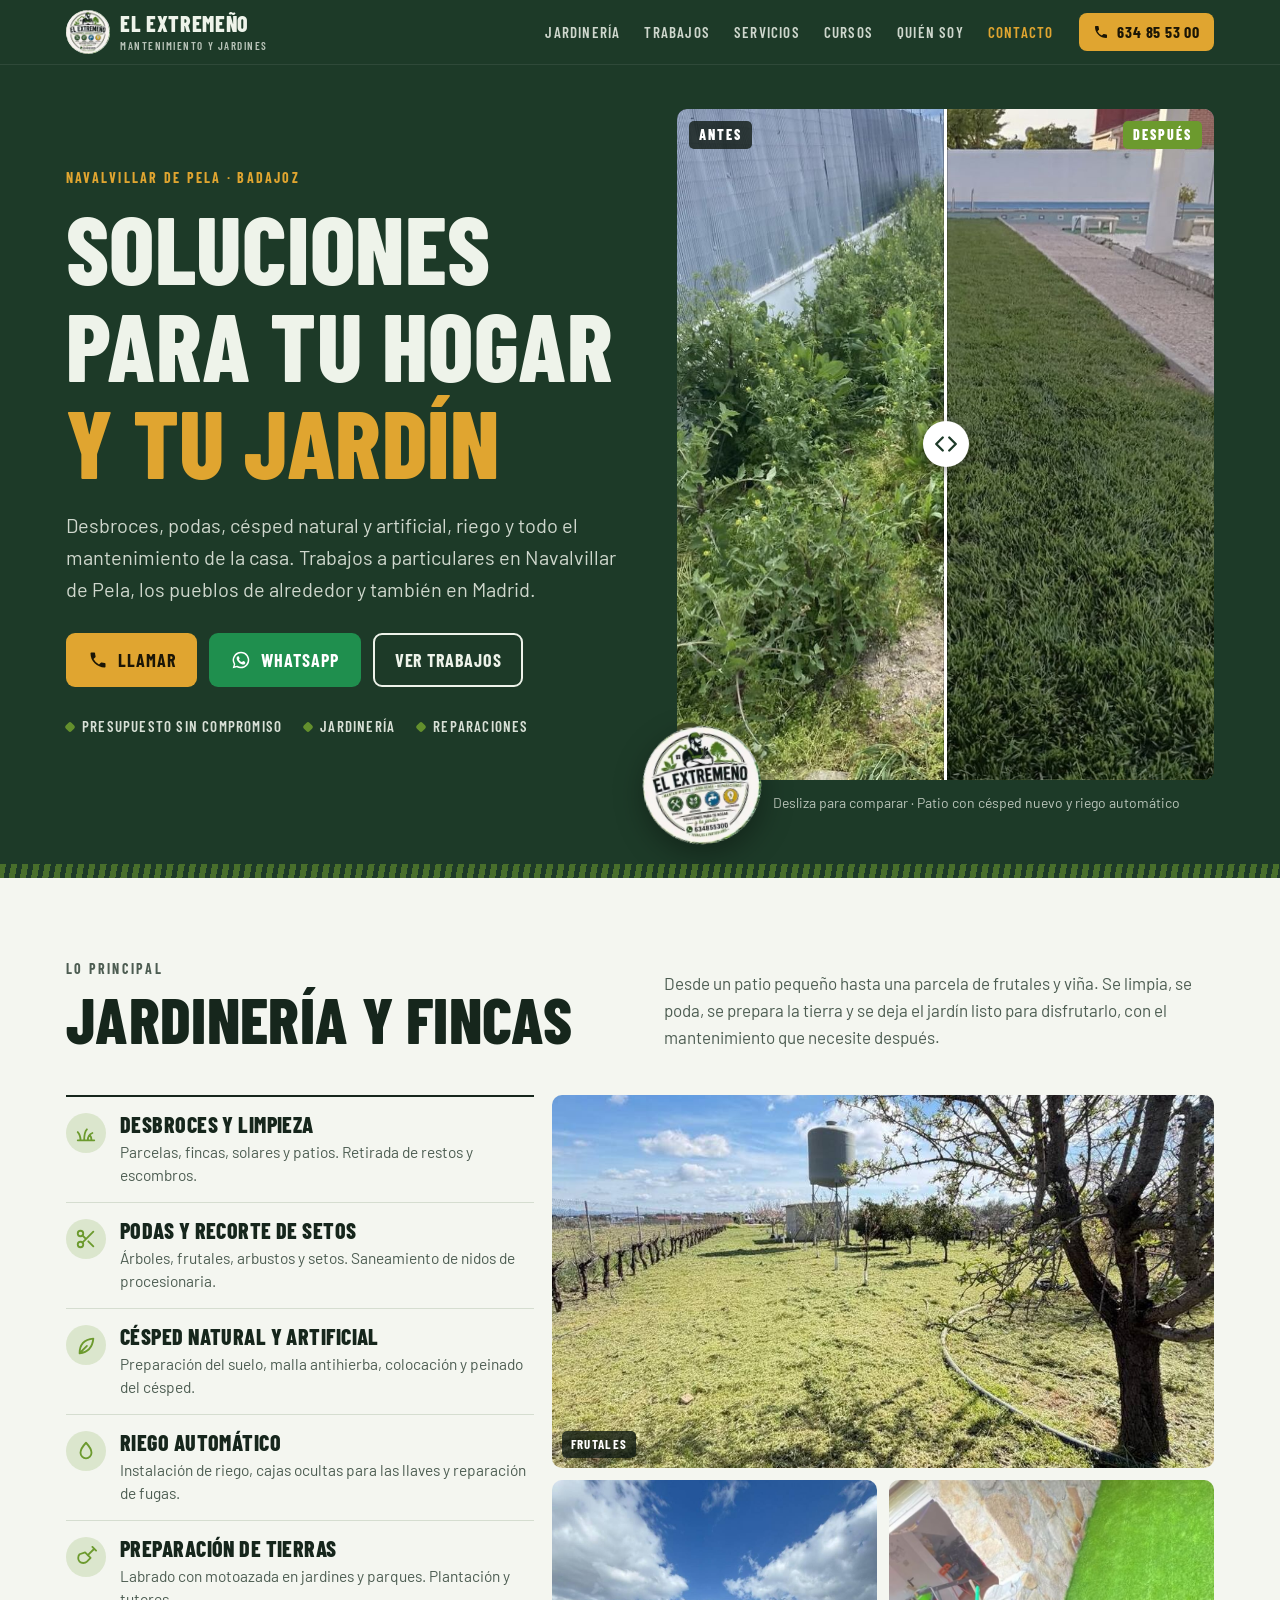
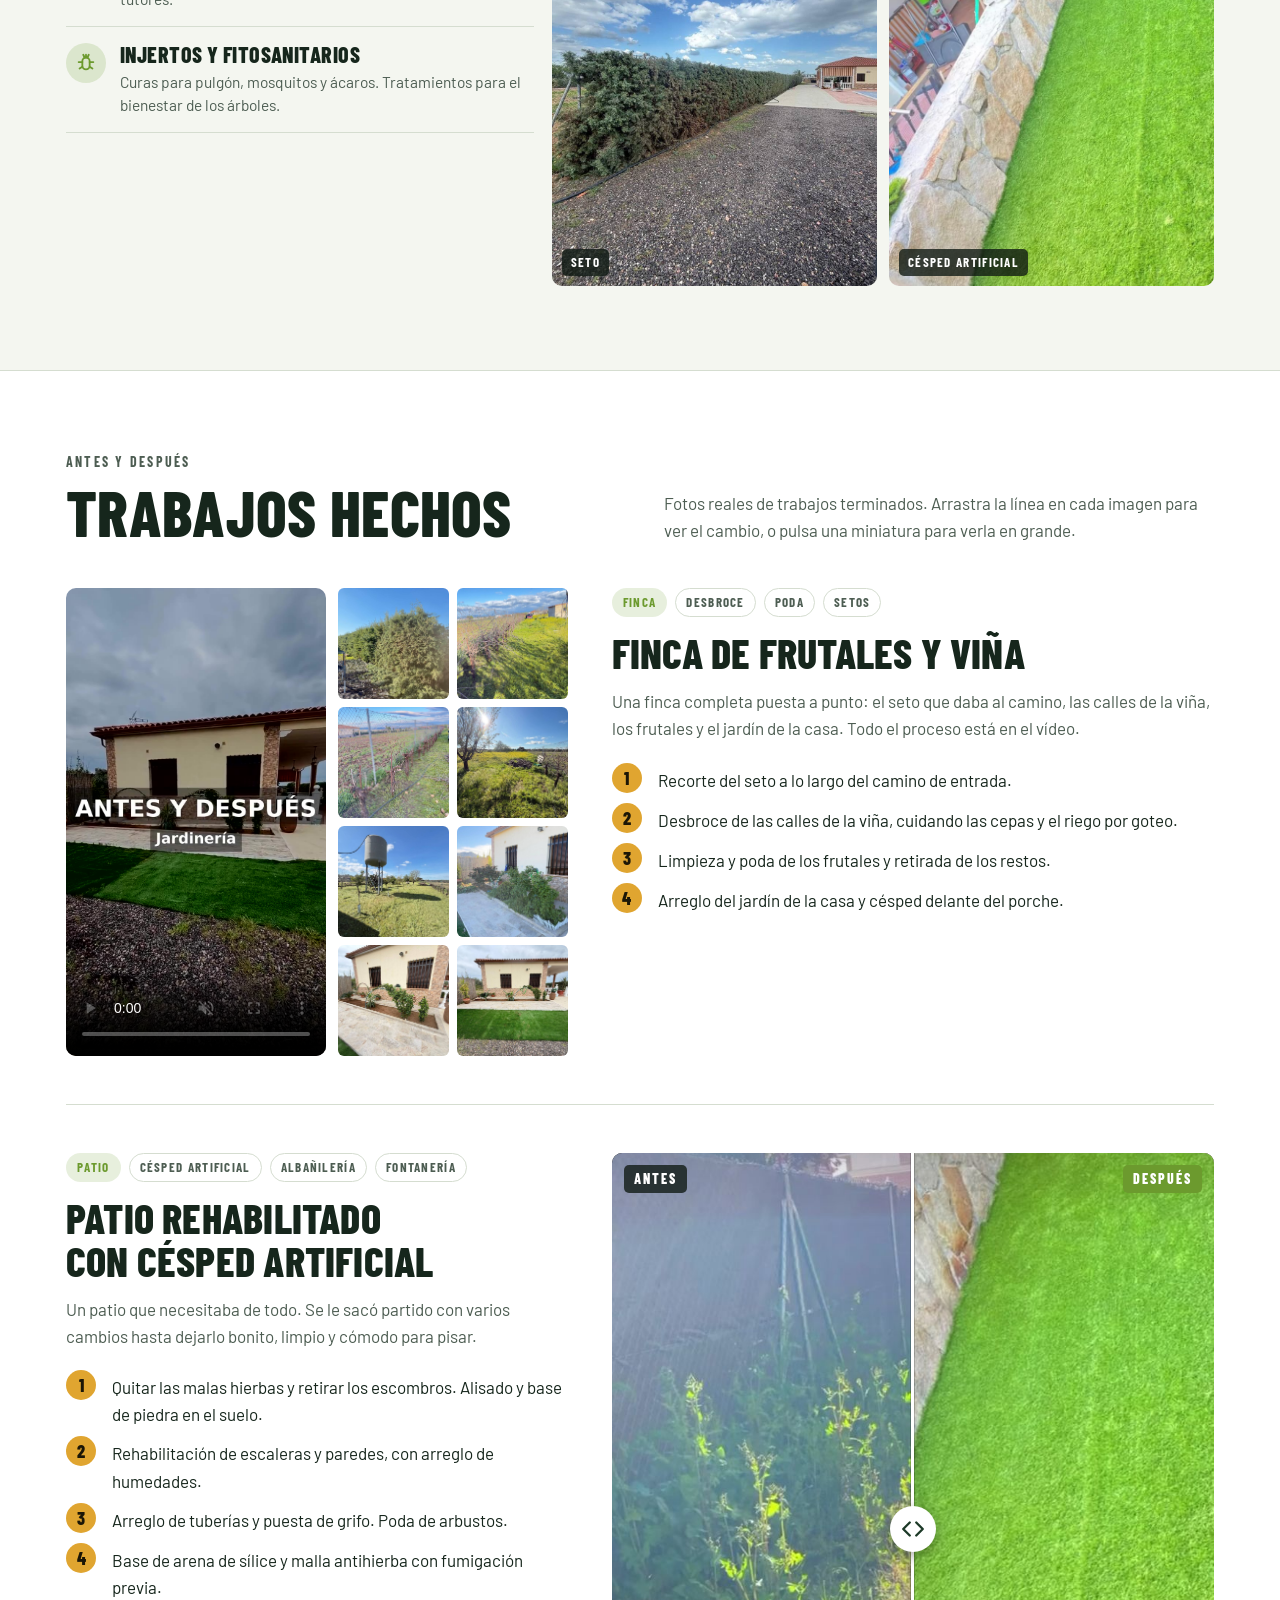
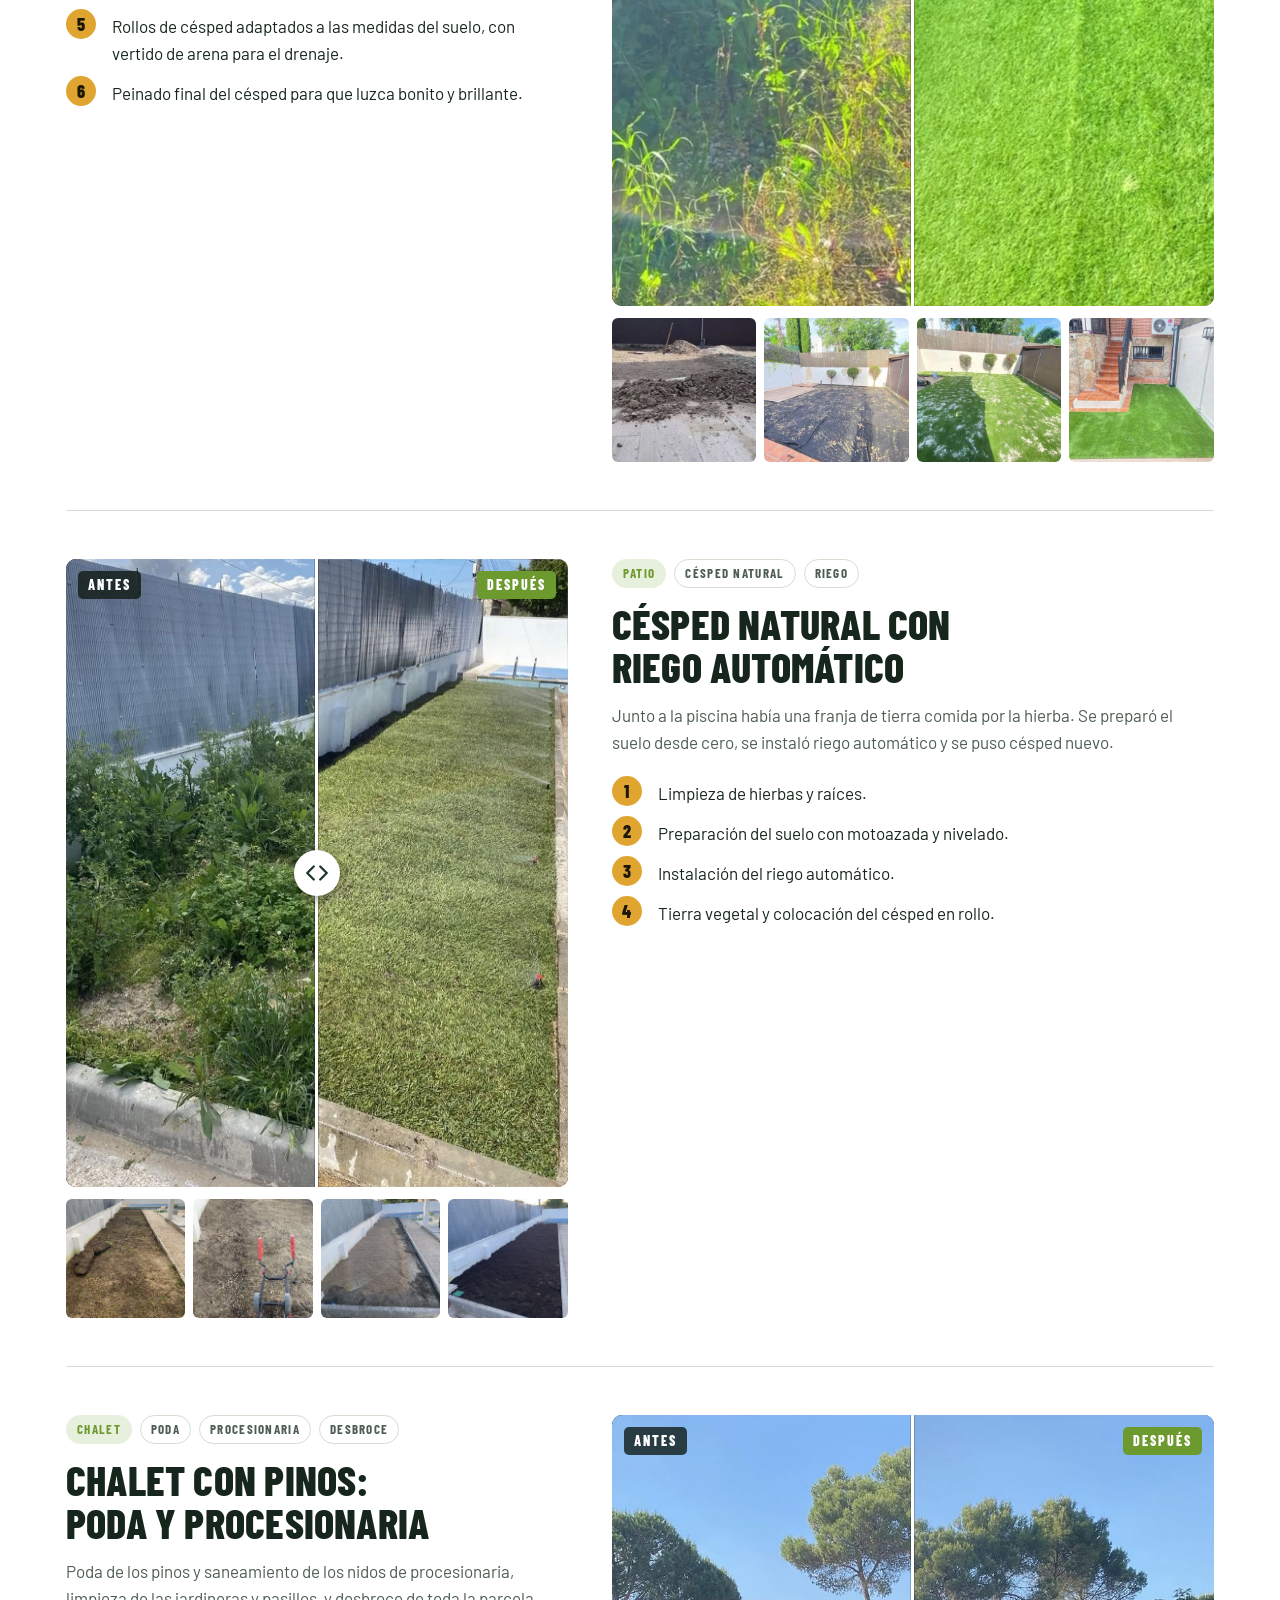
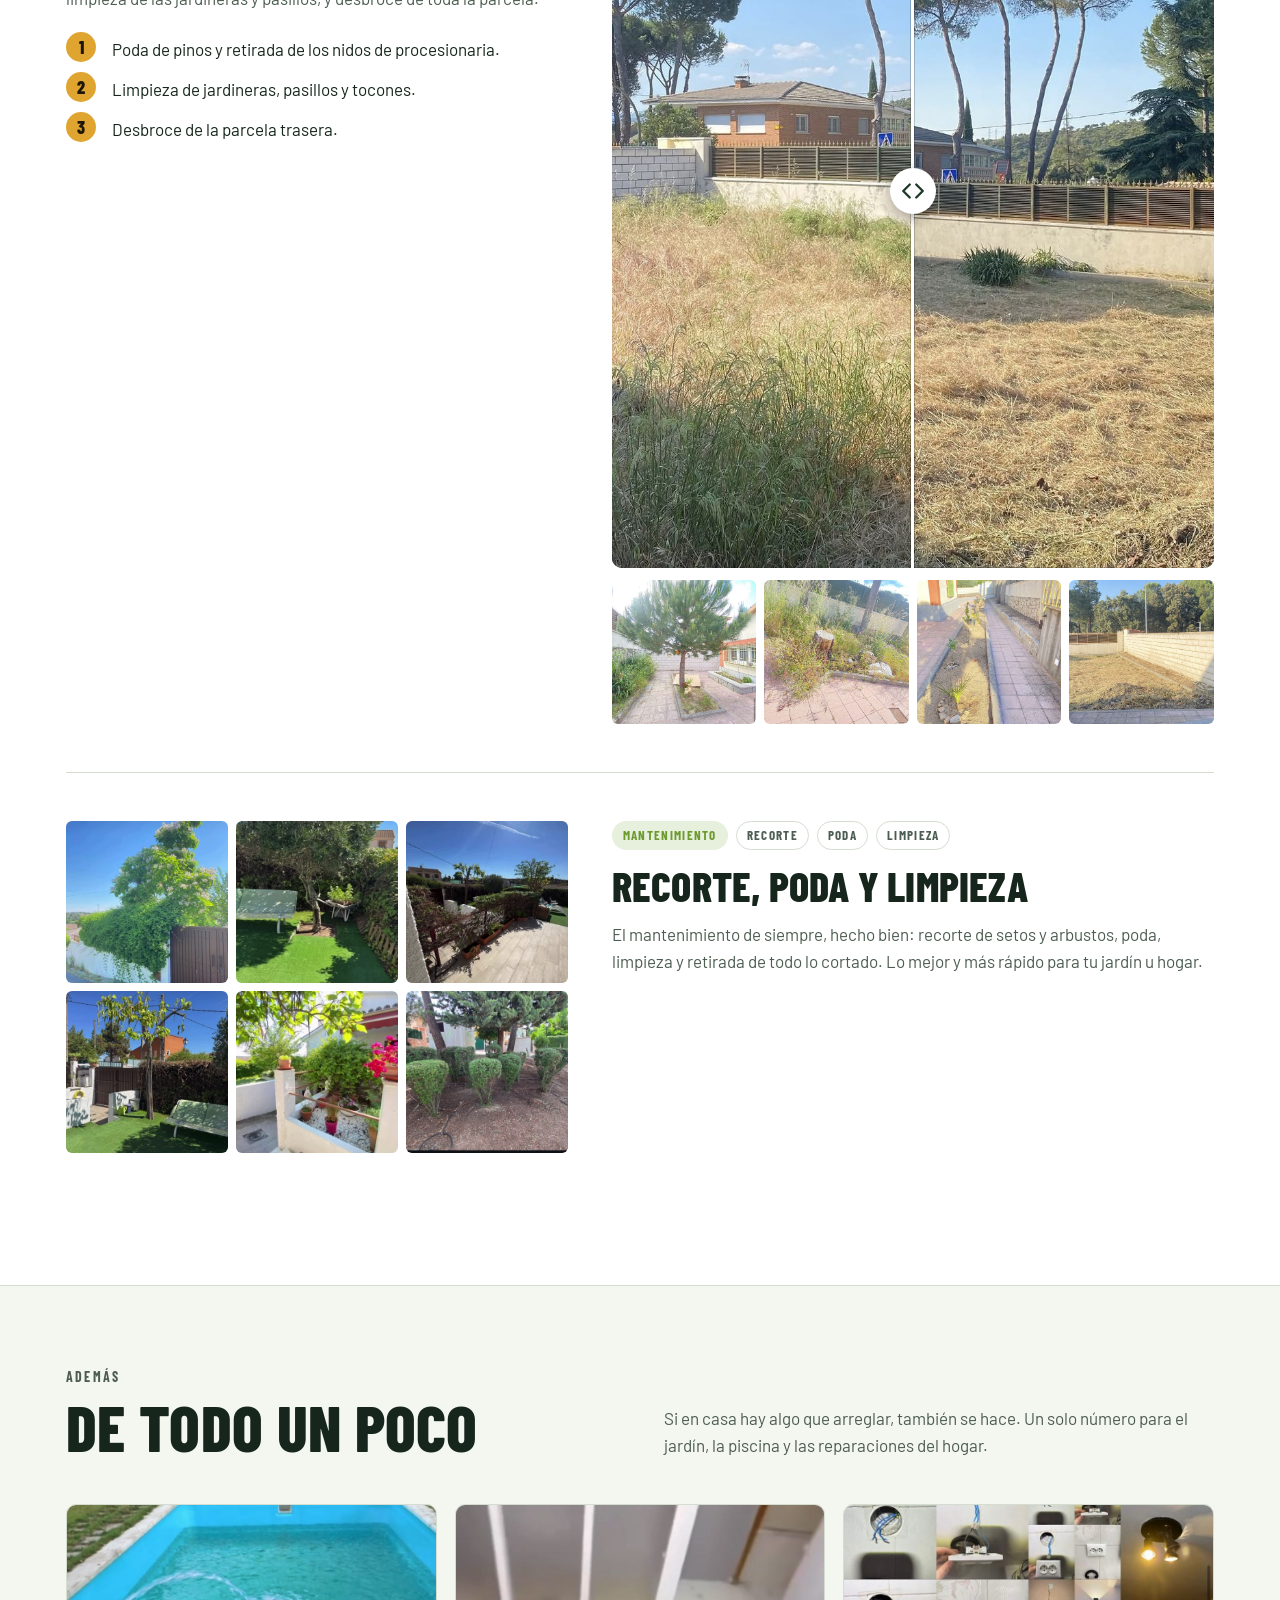
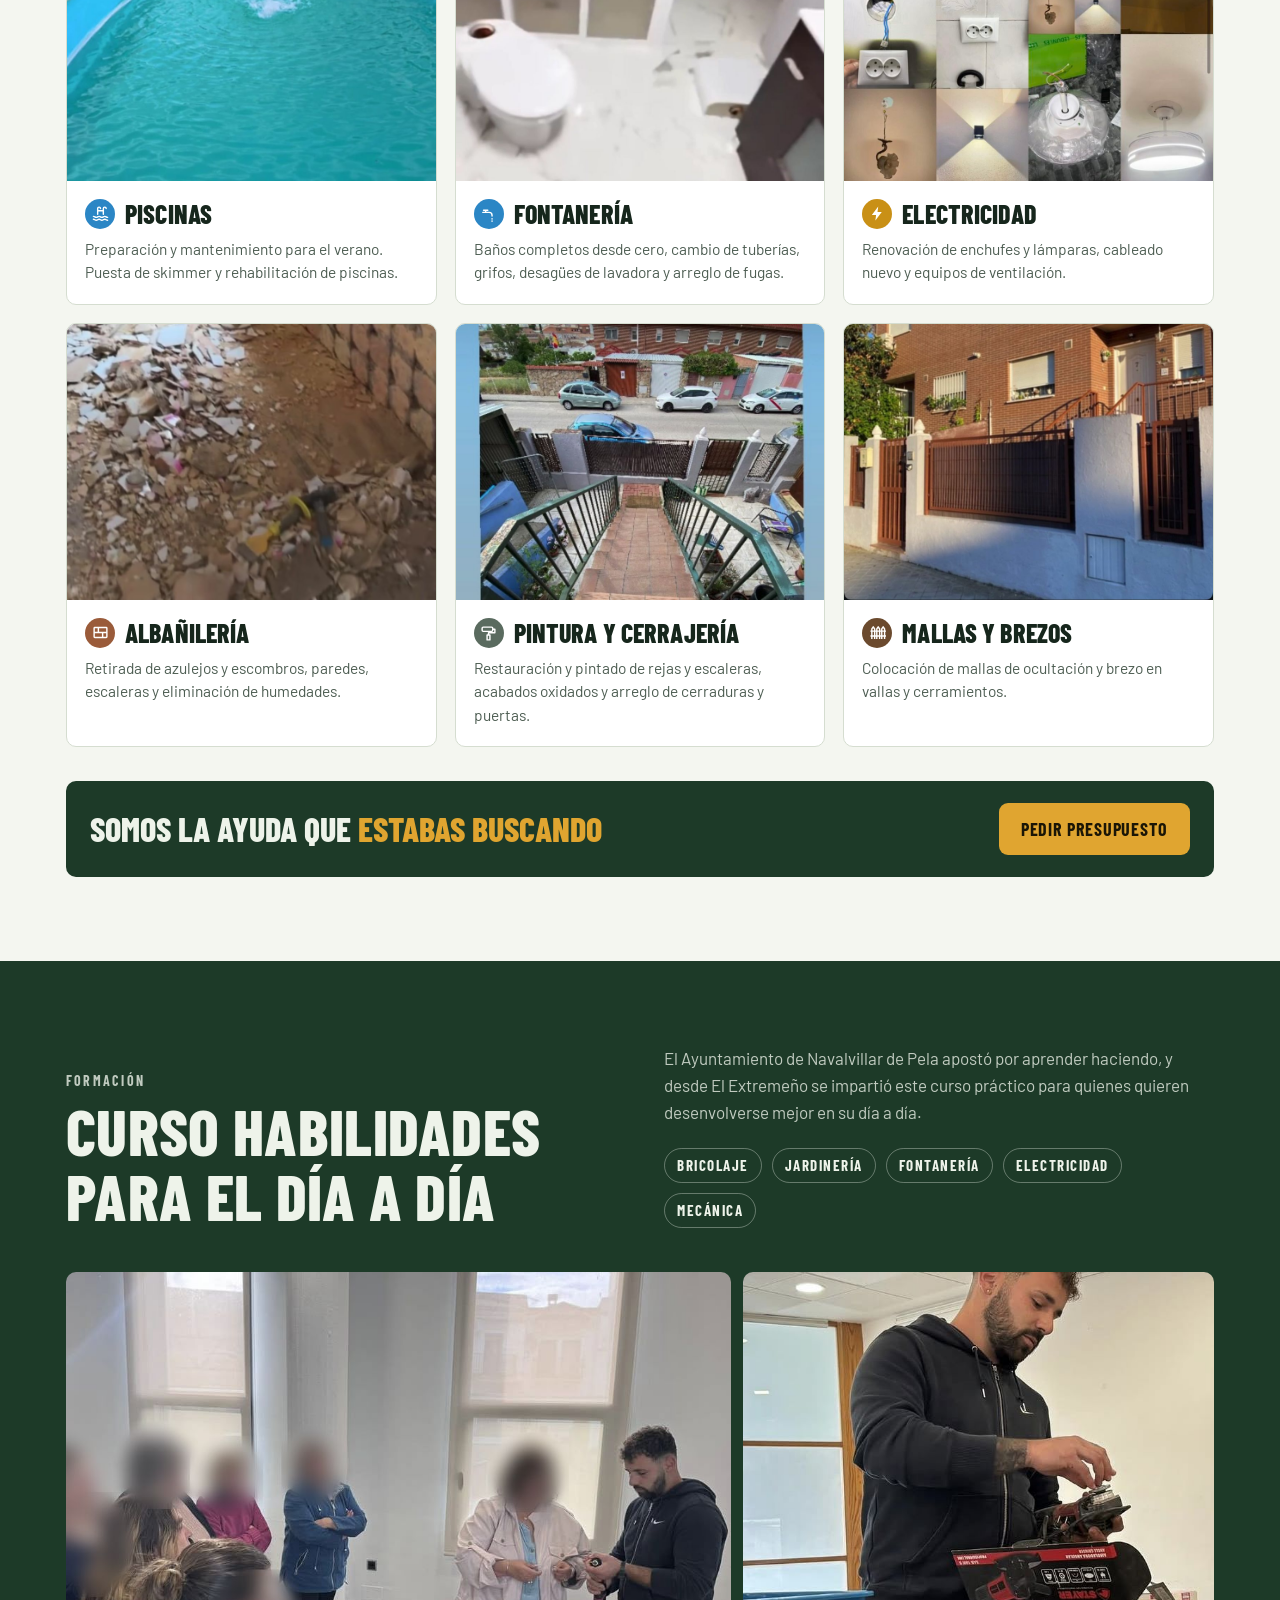
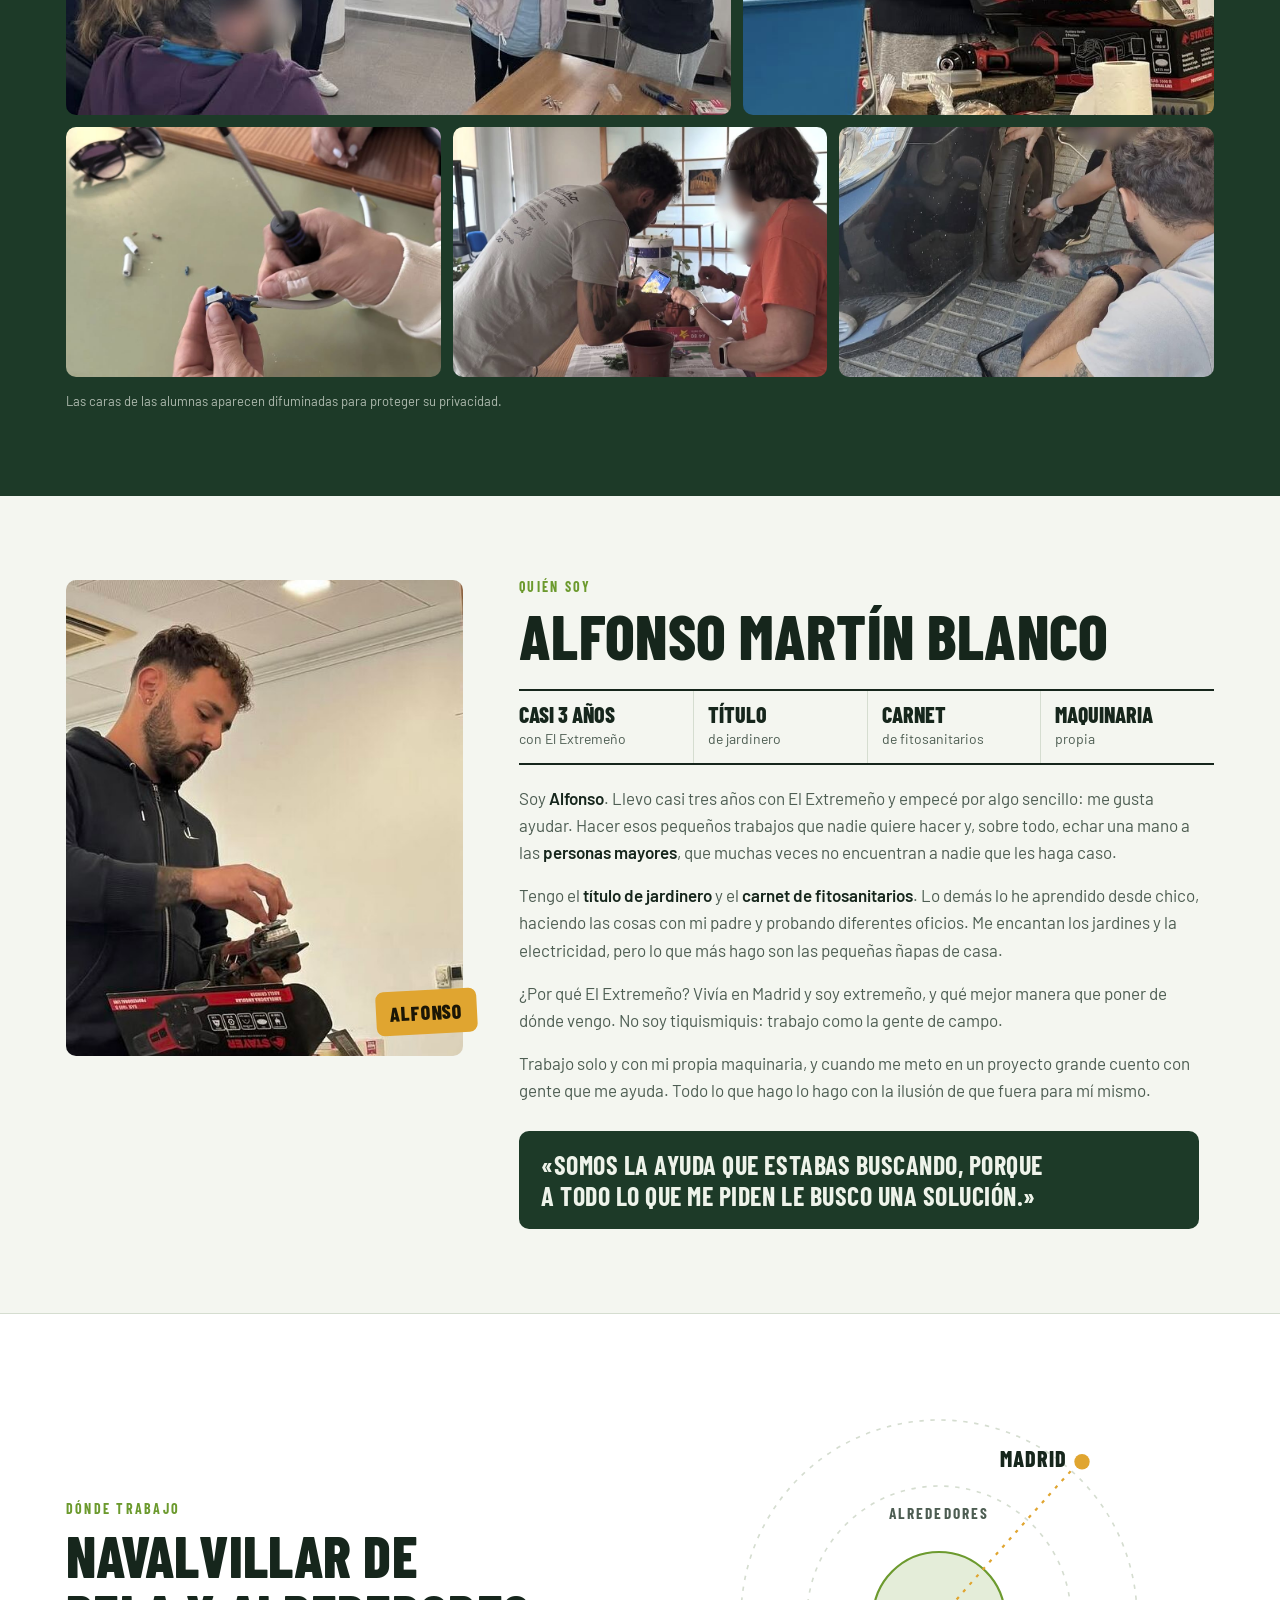
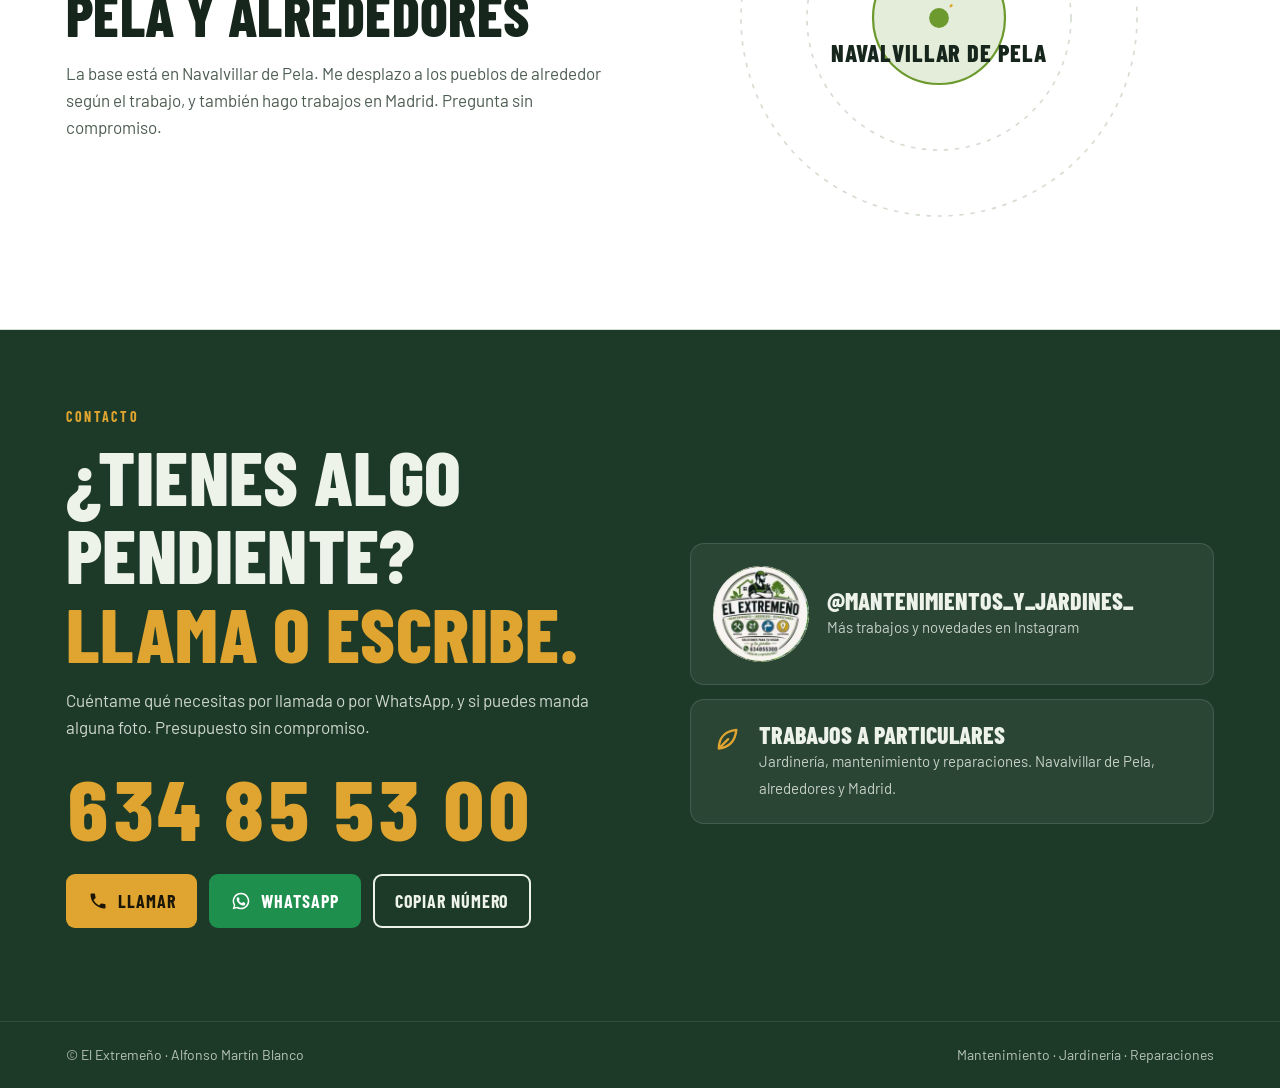
==== commit a1e85b13: "Texto definitivo de Quién soy Historia de Alfonso con sus respuestas: experiencia, título de jardine" ====
--- a/index.html
+++ b/index.html
@@ -6,7 +6,7 @@
   <title>El Extremeño · Mantenimiento y Jardines</title>
   <meta name="description" content="Jardinería, mantenimiento y reparaciones en Navalvillar de Pela y alrededores. Alfonso Martín Blanco · 634 85 53 00">
   <meta name="theme-color" content="#1d3a28">
-  <link rel="canonical" href="https://el-extremeno.pages.dev/">
+  <link rel="canonical" href="https://el-extremeno.evagallardor.workers.dev/">
 
   <!-- Iconos -->
   <link rel="icon" type="image/png" sizes="32x32" href="img/favicon-32.png">
@@ -17,8 +17,8 @@
   <meta property="og:locale" content="es_ES">
   <meta property="og:title" content="El Extremeño · Mantenimiento y Jardines">
   <meta property="og:description" content="Jardinería, mantenimiento y reparaciones en Navalvillar de Pela y alrededores. Llama o escribe al 634 85 53 00.">
-  <meta property="og:url" content="https://el-extremeno.pages.dev/">
-  <meta property="og:image" content="https://el-extremeno.pages.dev/img/og.jpg">
+  <meta property="og:url" content="https://el-extremeno.evagallardor.workers.dev/">
+  <meta property="og:image" content="https://el-extremeno.evagallardor.workers.dev/img/og.jpg">
 
   <!-- Fuentes y estilos -->
   <link rel="preconnect" href="https://fonts.googleapis.com">
@@ -34,8 +34,8 @@
       "name": "El Extremeño · Mantenimiento y Jardines",
       "founder": "Alfonso Martín Blanco",
       "telephone": "+34634855300",
-      "image": "https://el-extremeno.pages.dev/img/og.jpg",
-      "url": "https://el-extremeno.pages.dev/",
+      "image": "https://el-extremeno.evagallardor.workers.dev/img/og.jpg",
+      "url": "https://el-extremeno.evagallardor.workers.dev/",
       "address": {
         "@type": "PostalAddress",
         "addressLocality": "Navalvillar de Pela",
@@ -360,10 +360,21 @@
       <div>
         <p class="eyebrow">Quién soy</p>
         <h2>Alfonso Martín Blanco</h2>
+        <ul class="facts-about">
+          <li><b>Casi 3 años</b><span>con El Extremeño</span></li>
+          <li><b>Título</b><span>de jardinero</span></li>
+          <li><b>Carnet</b><span>de fitosanitarios</span></li>
+          <li><b>Maquinaria</b><span>propia</span></li>
+        </ul>
         <div class="txt">
-          <p>Soy <strong>Alfonso</strong>, y detrás de El Extremeño estoy yo. Trabajo desde <strong>Navalvillar de Pela</strong> para particulares que necesitan una mano con el jardín, la finca o la casa.</p>
-          <p>Me gusta que se note el cambio: dejar un patio que nadie pisaba listo para usarlo, o una parcela abandonada limpia y cuidada. Por eso enseño siempre el antes y el después de cada trabajo.</p>
-          <p>Hago un poco de todo, de la jardinería a la fontanería o la electricidad, y también enseño lo que sé, como en el curso con el Ayuntamiento. Si tienes algo pendiente, llámame y lo vemos sin compromiso.</p>
+          <p>Soy <strong>Alfonso</strong>. Llevo casi tres años con El Extremeño y empecé por algo sencillo: me gusta ayudar. Hacer esos pequeños trabajos que nadie quiere hacer y, sobre todo, echar una mano a las <strong>personas mayores</strong>, que muchas veces no encuentran a nadie que les haga caso.</p>
+          <p>Tengo el <strong>título de jardinero</strong> y el <strong>carnet de fitosanitarios</strong>. Lo demás lo he aprendido desde chico, haciendo las cosas con mi padre y probando diferentes oficios. Me encantan los jardines y la electricidad, pero lo que más hago son las pequeñas ñapas de casa.</p>
+          <p>¿Por qué El Extremeño? Vivía en Madrid y soy extremeño, y qué mejor manera que poner de dónde vengo. No soy tiquismiquis: trabajo como la gente de campo.</p>
+          <p>Trabajo solo y con mi propia maquinaria, y cuando me meto en un proyecto grande cuento con gente que me ayuda. Todo lo que hago lo hago con la ilusión de que fuera para mí mismo.</p>
+        </div>
+        <blockquote class="about-quote">
+          <p>«Somos la ayuda que estabas buscando, porque a todo lo que me piden le busco una solución.»</p>
+        </blockquote>
         </div>
       </div>
     </div>
--- a/css/styles.css
+++ b/css/styles.css
@@ -1054,7 +1054,7 @@
   display: grid;
   grid-template-columns: minmax(0,4fr) minmax(0,7fr);
   gap: 56px;
-  align-items: center;
+  align-items: start;
 }
 
 .portrait {
@@ -1105,6 +1105,55 @@
   font-weight: 600;
 }
 
+.facts-about {
+  list-style: none;
+  margin: 22px 0 0;
+  padding: 0;
+  display: grid;
+  grid-template-columns: repeat(4, minmax(0, 1fr));
+  border-block: 2px solid var(--ink);
+}
+
+.facts-about li {
+  min-width: 0;
+  display: grid;
+  gap: 2px;
+  padding: 12px 14px;
+  border-left: 1px solid var(--line);
+}
+
+.facts-about li:first-child {
+  border-left: 0;
+  padding-left: 0;
+}
+
+.facts-about b {
+  font: 800 22px/1.05 var(--display);
+  text-transform: uppercase;
+  color: var(--ink);
+}
+
+.facts-about span {
+  font-size: 14px;
+  color: var(--muted);
+}
+
+.about-quote {
+  margin: 26px 0 0;
+  padding: 18px 22px;
+  border-radius: var(--r);
+  background: var(--forest);
+  color: var(--forest-ink);
+  max-width: 40em;
+}
+
+.about-quote p {
+  font: 700 clamp(20px, 2.2vw, 26px)/1.2 var(--display);
+  text-transform: uppercase;
+  letter-spacing: .02em;
+  text-wrap: balance;
+}
+
 @media (max-width: 820px) {
   .about .wrap {
     grid-template-columns: 1fr;
@@ -1115,6 +1164,19 @@
   }
   .portrait .sig {
     right: 10px;
+  }
+}
+
+@media (max-width: 560px) {
+  .facts-about {
+    grid-template-columns: repeat(2, minmax(0, 1fr));
+  }
+  .facts-about li:nth-child(3) {
+    border-left: 0;
+    padding-left: 0;
+  }
+  .facts-about li:nth-child(n+3) {
+    border-top: 1px solid var(--line);
   }
 }
 
